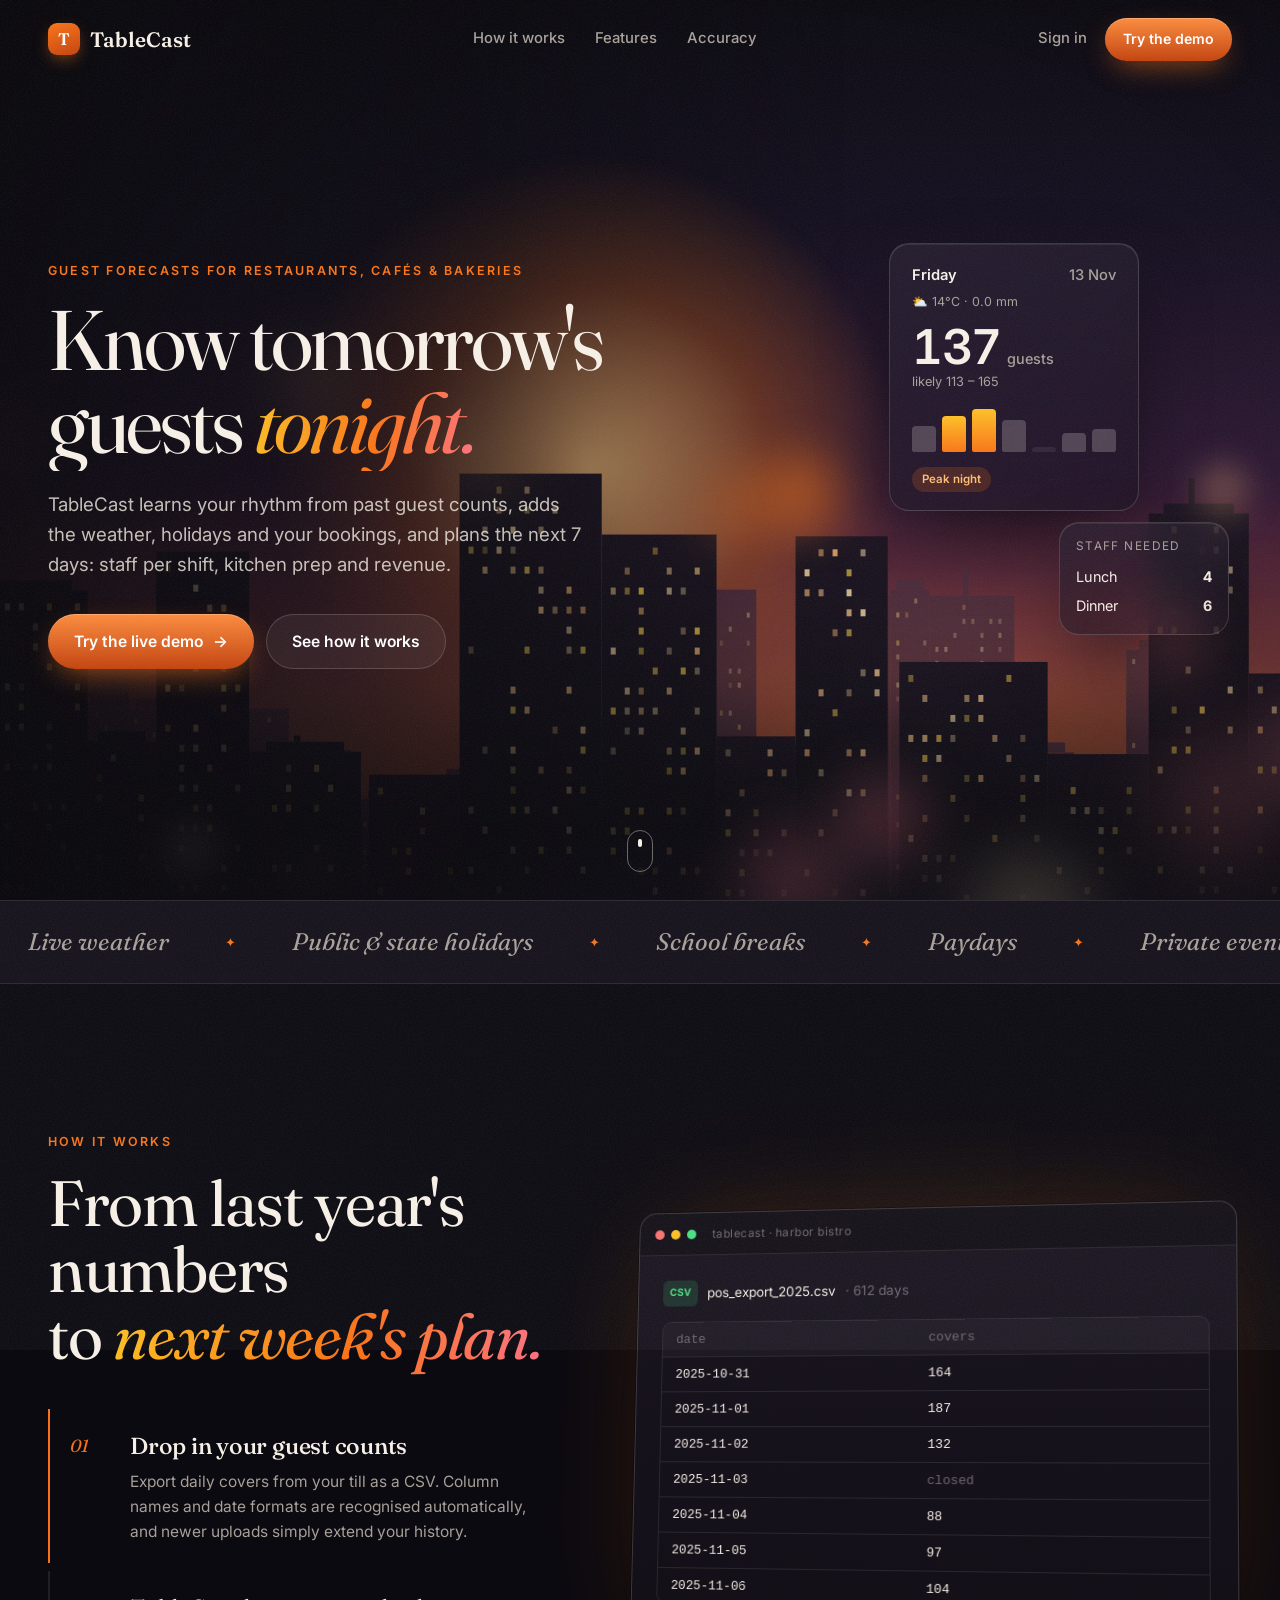
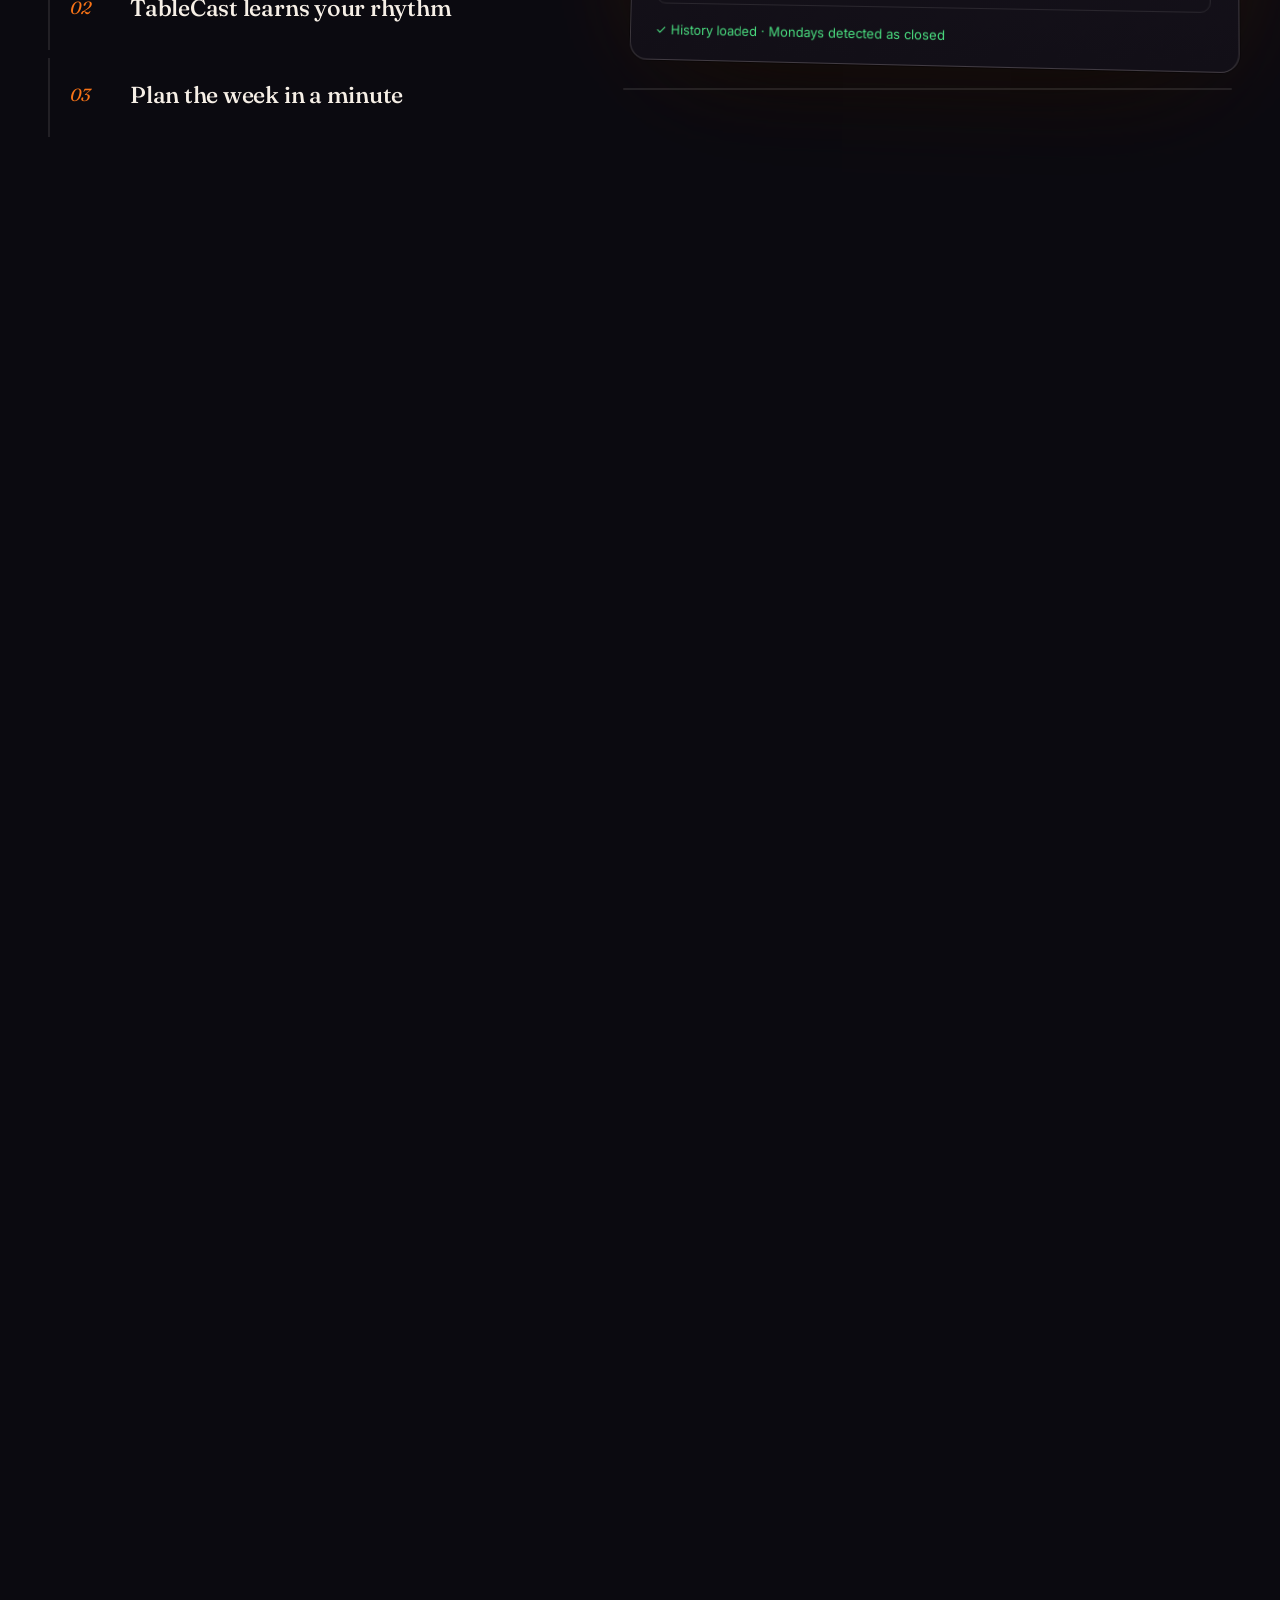
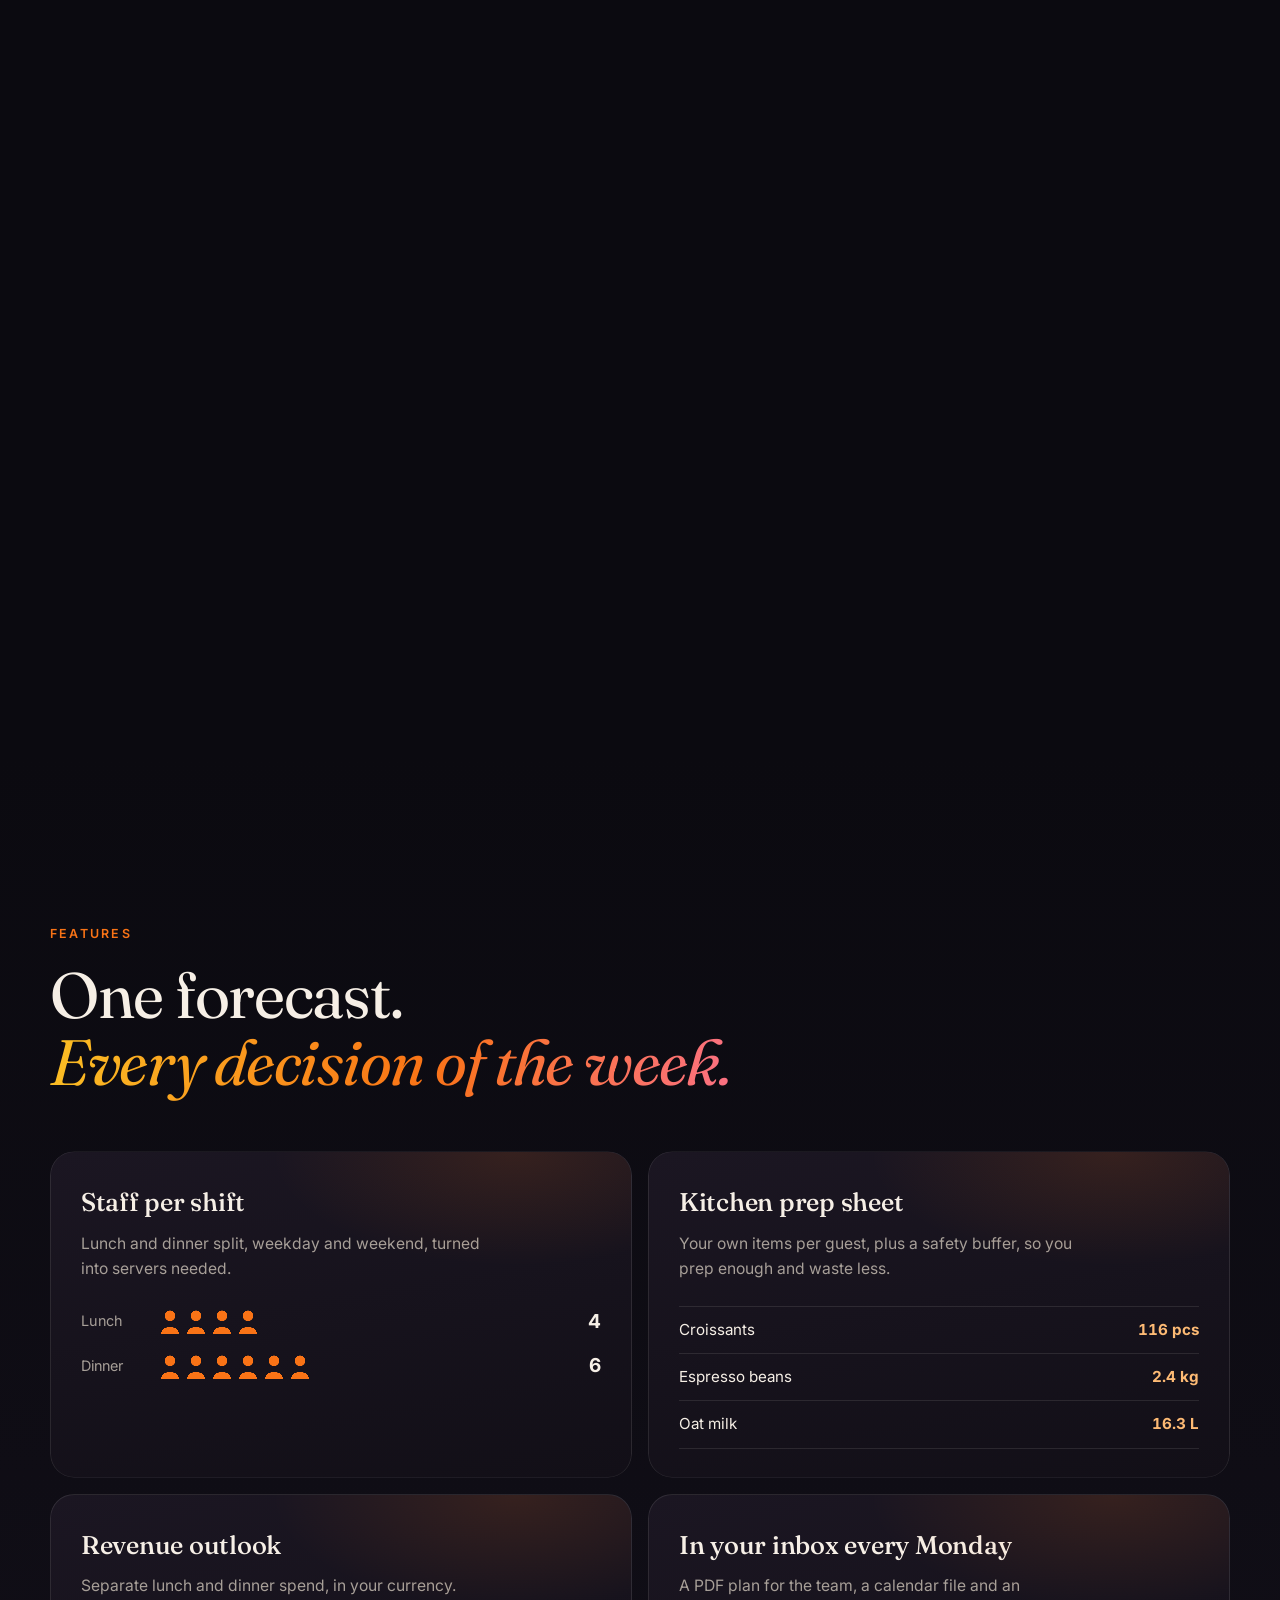
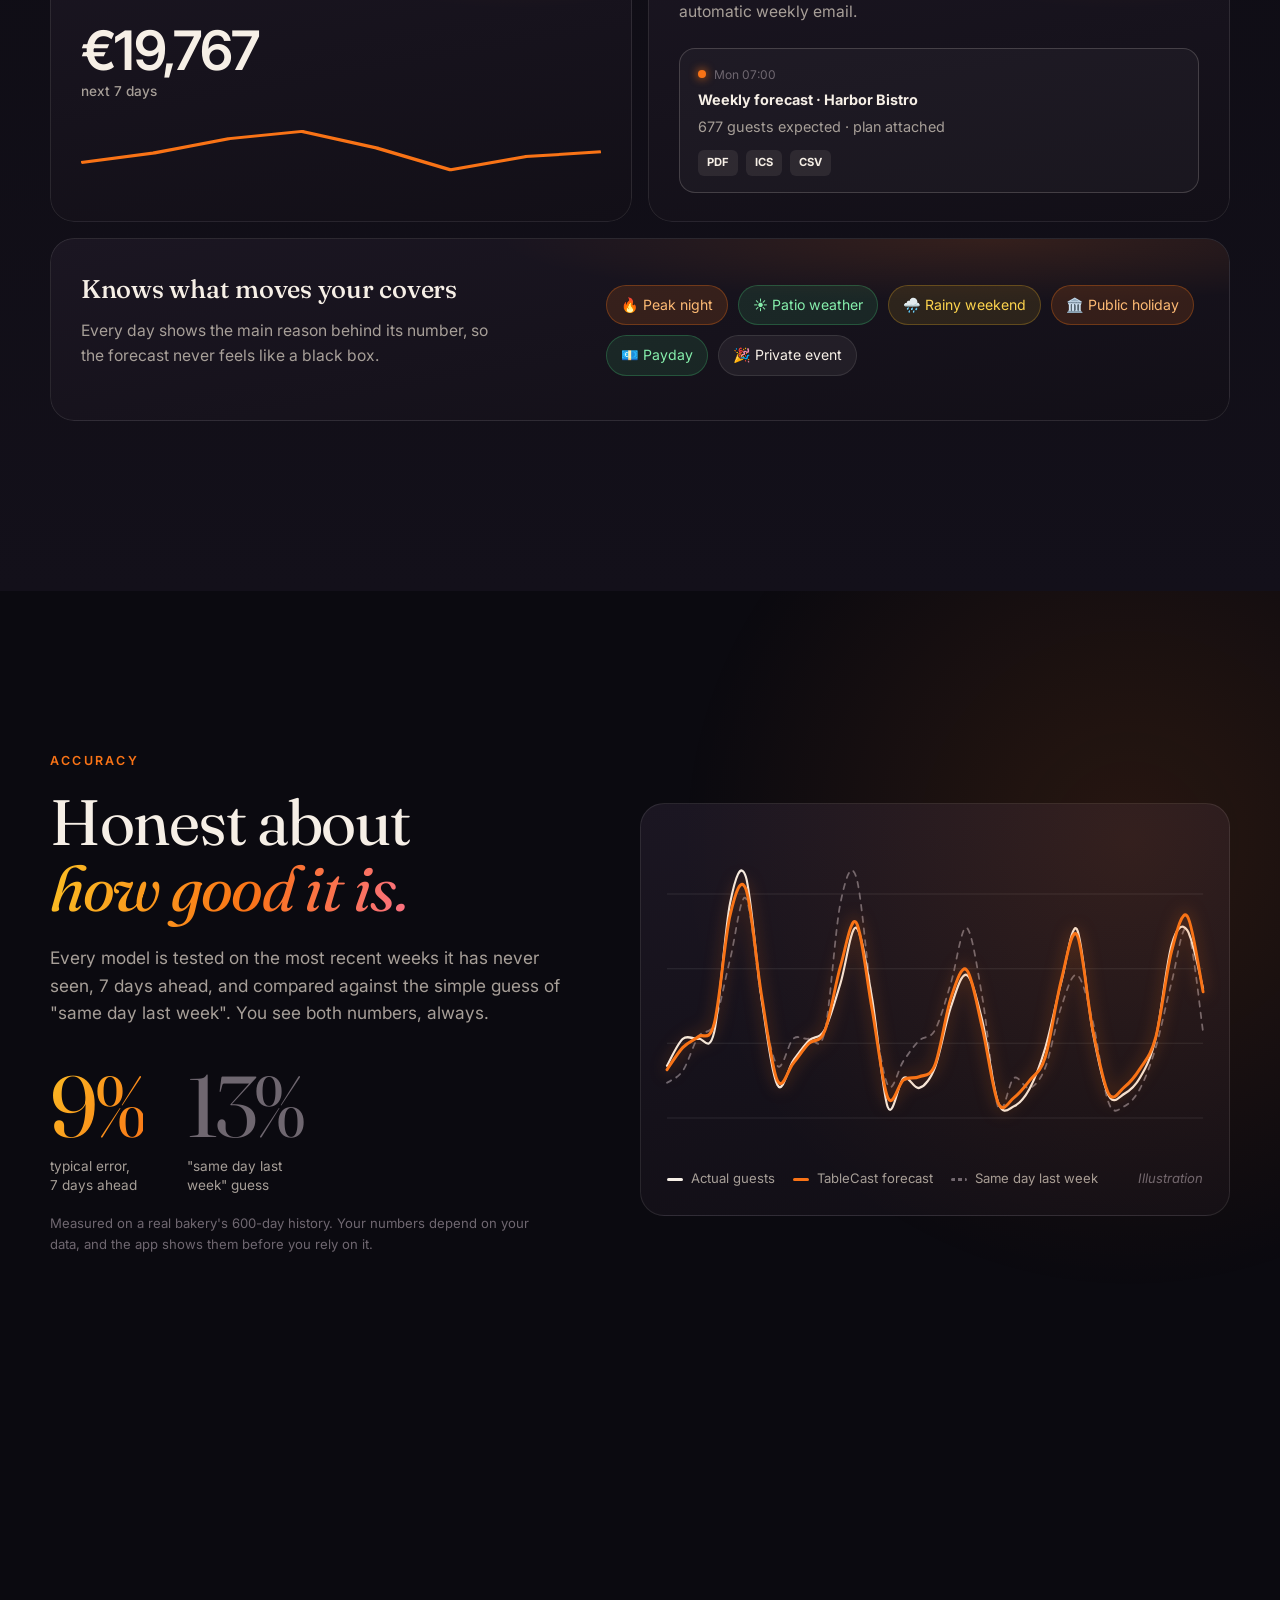
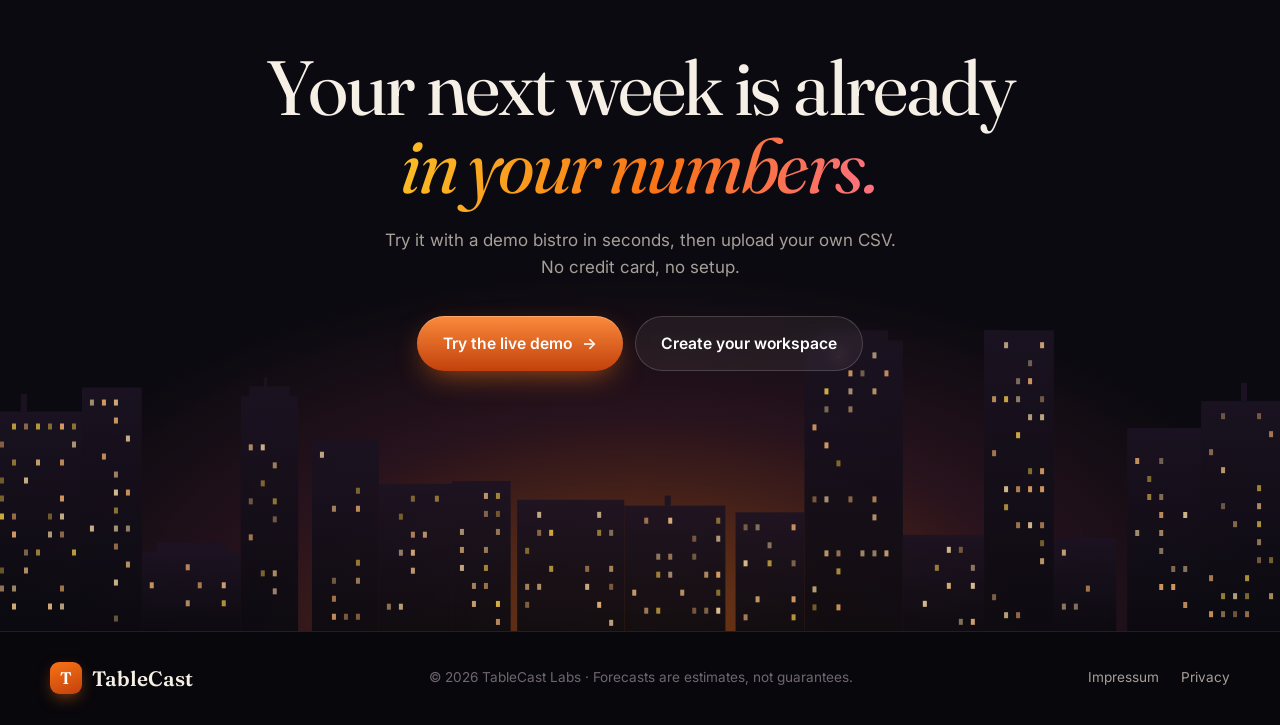
==== website/index.html @ 1b4a536d "Add cinematic landing page (website/) Static marketing site for TableCast, no build step or dependen" ====
<!doctype html>
<html lang="en">
<head>
  <meta charset="utf-8">
  <meta name="viewport" content="width=device-width, initial-scale=1">
  <title>TableCast · Know tomorrow's guests tonight</title>
  <meta name="description" content="TableCast forecasts your restaurant's guests for the next 7 days, with weather, public holidays and your own events built in, and turns it into staffing, kitchen prep and revenue plans.">
  <meta property="og:type" content="website">
  <meta property="og:title" content="TableCast · Know tomorrow's guests tonight">
  <meta property="og:description" content="7-day guest forecasts for restaurants, cafés and bakeries, turned into staffing, prep and revenue plans.">
  <meta name="theme-color" content="#0B0A10">
  <link rel="icon" href="data:image/svg+xml,%3Csvg xmlns='http://www.w3.org/2000/svg' viewBox='0 0 64 64'%3E%3Crect width='64' height='64' rx='16' fill='%23C2410C'/%3E%3Ctext x='32' y='45' font-family='Georgia,serif' font-size='38' font-weight='600' fill='white' text-anchor='middle'%3ET%3C/text%3E%3C/svg%3E">
  <link rel="preconnect" href="https://fonts.googleapis.com">
  <link rel="preconnect" href="https://fonts.gstatic.com" crossorigin>
  <link href="https://fonts.googleapis.com/css2?family=Fraunces:ital,opsz,wght@0,9..144,400;0,9..144,600;1,9..144,400;1,9..144,500&family=Inter:wght@400;500;600&display=swap" rel="stylesheet">
  <link rel="stylesheet" href="assets/css/style.css">
  <noscript><style>
    .intro, .hero-title .intro, .reveal, .mask-reveal, .glass-card { opacity: 1 !important; transform: none !important; filter: none !important; clip-path: none !important; }
    .letterbox { display: none; }
  </style></noscript>
  <script>
    /* Where every "Try the demo" / "Sign in" button points. Change this to your app's address. */
    window.TABLECAST_APP_URL = "https://YOUR-APP-NAME.streamlit.app";
  </script>
</head>
<body>
  <a class="skip" href="#how">Skip to content</a>

  <header class="nav" data-nav>
    <a class="brand" href="#top" aria-label="TableCast home"><span class="brand-mark">T</span><span>TableCast</span></a>
    <nav class="nav-links" aria-label="Main">
      <a href="#how">How it works</a>
      <a href="#features">Features</a>
      <a href="#accuracy">Accuracy</a>
    </nav>
    <div class="nav-cta">
      <a class="nav-signin" data-app-link>Sign in</a>
      <a class="btn btn-small" data-app-link>Try the demo</a>
    </div>
  </header>

  <main id="top">
    <!-- =========================================================== HERO -->
    <section class="hero" data-hero>
      <div class="letterbox letterbox-top" aria-hidden="true"></div>
      <div class="letterbox letterbox-bottom" aria-hidden="true"></div>

      <div class="scene" aria-hidden="true">
        <div class="layer sky" data-depth="0.04"></div>
        <div class="layer sun" data-depth="0.08"></div>
        <canvas class="layer city city-far" data-depth="0.16" data-city="far"></canvas>
        <div class="layer haze haze-far" data-depth="0.2"></div>
        <canvas class="layer city city-near" data-depth="0.3" data-city="near"></canvas>
        <div class="layer haze haze-near" data-depth="0.34"></div>

        <div class="layer cards" data-depth="0.55">
          <div class="glass-card card-main">
            <div class="gc-head"><span>Friday</span><span class="gc-date">13 Nov</span></div>
            <div class="gc-weather">⛅ 14°C · 0.0 mm</div>
            <div class="gc-big"><span data-count="137">137</span><small>guests</small></div>
            <div class="gc-range">likely 113 – 165</div>
            <div class="gc-bars">
              <i style="--h:.58"></i><i style="--h:.8" class="hot"></i><i style="--h:.95" class="hot"></i><i style="--h:.7"></i><i style="--h:.12" class="off"></i><i style="--h:.42"></i><i style="--h:.5"></i>
            </div>
            <span class="gc-tag">Peak night</span>
          </div>
          <div class="glass-card card-side">
            <div class="gc-label">Staff needed</div>
            <div class="gc-row"><span>Lunch</span><b>4</b></div>
            <div class="gc-row"><span>Dinner</span><b>6</b></div>
          </div>
        </div>

        <div class="layer bokeh" data-depth="0.9" data-bokeh></div>
        <div class="vignette"></div>
      </div>

      <div class="hero-copy" data-hero-copy>
        <p class="eyebrow intro" style="--i:0">Guest forecasts for restaurants, cafés &amp; bakeries</p>
        <h1 class="hero-title">
          <span class="line"><span class="intro" style="--i:1">Know tomorrow's</span></span>
          <span class="line"><span class="intro" style="--i:2">guests <em>tonight.</em></span></span>
        </h1>
        <p class="hero-sub intro" style="--i:3">
          TableCast learns your rhythm from past guest counts, adds the weather, holidays and your bookings,
          and plans the next 7 days: staff per shift, kitchen prep and revenue.
        </p>
        <div class="hero-ctas intro" style="--i:4">
          <a class="btn" data-app-link>Try the live demo <span aria-hidden="true">→</span></a>
          <a class="btn btn-ghost" href="#how">See how it works</a>
        </div>
      </div>

      <a class="scroll-cue" href="#ticker" aria-label="Scroll down"><span></span></a>
    </section>

    <!-- =========================================================== TICKER -->
    <section class="ticker" id="ticker" aria-label="What TableCast takes into account">
      <div class="ticker-track">
        <ul>
          <li>Live weather</li><li>Public &amp; state holidays</li><li>School breaks</li><li>Paydays</li>
          <li>Private events</li><li>Regular closing days</li><li>Seasons &amp; trends</li><li>Lunch vs. dinner</li>
        </ul>
        <ul aria-hidden="true">
          <li>Live weather</li><li>Public &amp; state holidays</li><li>School breaks</li><li>Paydays</li>
          <li>Private events</li><li>Regular closing days</li><li>Seasons &amp; trends</li><li>Lunch vs. dinner</li>
        </ul>
      </div>
    </section>

    <!-- =========================================================== HOW IT WORKS -->
    <section class="story" id="how" data-story data-active="0">
      <div class="story-sticky">
        <div class="story-text">
          <p class="eyebrow">How it works</p>
          <h2 class="section-title reveal">From last year's numbers<br>to <em>next week's plan.</em></h2>
          <ol class="story-steps">
            <li data-step="0">
              <span class="num">01</span>
              <div><h3>Drop in your guest counts</h3>
              <p>Export daily covers from your till as a CSV. Column names and date formats are recognised automatically, and newer uploads simply extend your history.</p></div>
            </li>
            <li data-step="1">
              <span class="num">02</span>
              <div><h3>TableCast learns your rhythm</h3>
              <p>Weekdays, seasons, weather, holidays, school breaks, paydays and closing days. Then it tests itself on recent weeks it has never seen.</p></div>
            </li>
            <li data-step="2">
              <span class="num">03</span>
              <div><h3>Plan the week in a minute</h3>
              <p>Guests per day with a realistic range, staff per shift, prep quantities and revenue, as a dashboard, PDF, calendar and weekly email.</p></div>
            </li>
          </ol>
        </div>

        <div class="story-screen" aria-hidden="true">
          <div class="screen">
            <div class="screen-bar"><i></i><i></i><i></i><span>tablecast · harbor bistro</span></div>
            <div class="screen-body">
              <div class="pane pane-csv">
                <div class="csv-file"><span class="csv-icon">CSV</span> pos_export_2025.csv <em>· 612 days</em></div>
                <div class="csv-table">
                  <div class="csv-row csv-head"><span>date</span><span>covers</span></div>
                  <div class="csv-row" style="--r:0"><span>2025-10-31</span><span>164</span></div>
                  <div class="csv-row" style="--r:1"><span>2025-11-01</span><span>187</span></div>
                  <div class="csv-row" style="--r:2"><span>2025-11-02</span><span>132</span></div>
                  <div class="csv-row" style="--r:3"><span>2025-11-03</span><span class="muted">closed</span></div>
                  <div class="csv-row" style="--r:4"><span>2025-11-04</span><span>88</span></div>
                  <div class="csv-row" style="--r:5"><span>2025-11-05</span><span>97</span></div>
                  <div class="csv-row" style="--r:6"><span>2025-11-06</span><span>104</span></div>
                </div>
                <div class="csv-done">✓ History loaded · Mondays detected as closed</div>
              </div>

              <div class="pane pane-learn">
                <svg viewBox="0 0 400 220" class="learn-chart" preserveAspectRatio="none">
                  <path class="grid" d="M0 55H400M0 110H400M0 165H400"/>
                  <path class="wave wave-a" data-wave="a"/>
                  <path class="wave wave-b" data-wave="b"/>
                </svg>
                <div class="signals">
                  <span style="--s:0">☀️ Weather</span><span style="--s:1">🏛️ Holidays</span><span style="--s:2">🎒 School breaks</span>
                  <span style="--s:3">💶 Paydays</span><span style="--s:4">🎉 Events</span><span style="--s:5">🔒 Closures</span>
                </div>
                <div class="learn-score">Tested on unseen weeks · <b>beats "same day last week"</b></div>
              </div>

              <div class="pane pane-plan">
                <div class="plan-days">
                  <div class="pd" style="--d:0"><b>Thu</b><span>100</span><i style="--h:.55"></i></div>
                  <div class="pd hot" style="--d:1"><b>Fri</b><span>137</span><i style="--h:.78"></i></div>
                  <div class="pd hot" style="--d:2"><b>Sat</b><span>162</span><i style="--h:.92"></i></div>
                  <div class="pd" style="--d:3"><b>Sun</b><span>120</span><i style="--h:.68"></i></div>
                  <div class="pd off" style="--d:4"><b>Mon</b><span>–</span><i style="--h:.04"></i></div>
                  <div class="pd" style="--d:5"><b>Tue</b><span>71</span><i style="--h:.4"></i></div>
                  <div class="pd" style="--d:6"><b>Wed</b><span>87</span><i style="--h:.49"></i></div>
                </div>
                <div class="plan-sums">
                  <div><small>Guests</small><b>677</b></div>
                  <div><small>Revenue</small><b>€19.8k</b></div>
                  <div><small>Peak staff</small><b>7</b></div>
                </div>
              </div>
            </div>
          </div>
          <div class="story-progress"><i></i></div>
        </div>
      </div>
    </section>

    <!-- =========================================================== FEATURES -->
    <section class="features" id="features">
      <div class="wrap">
        <p class="eyebrow">Features</p>
        <h2 class="section-title reveal">One forecast.<br><em>Every decision of the week.</em></h2>

        <div class="bento">
          <article class="tile tile-staff mask-reveal">
            <h3>Staff per shift</h3>
            <p>Lunch and dinner split, weekday and weekend, turned into servers needed.</p>
            <div class="staff-viz" aria-hidden="true">
              <div><span>Lunch</span><div class="people" style="--n:4"></div><b>4</b></div>
              <div><span>Dinner</span><div class="people" style="--n:6"></div><b>6</b></div>
            </div>
          </article>

          <article class="tile tile-prep mask-reveal">
            <h3>Kitchen prep sheet</h3>
            <p>Your own items per guest, plus a safety buffer, so you prep enough and waste less.</p>
            <ul class="prep-list" aria-hidden="true">
              <li><span>Croissants</span><b>116 pcs</b></li>
              <li><span>Espresso beans</span><b>2.4 kg</b></li>
              <li><span>Oat milk</span><b>16.3 L</b></li>
            </ul>
          </article>

          <article class="tile tile-rev mask-reveal">
            <h3>Revenue outlook</h3>
            <p>Separate lunch and dinner spend, in your currency.</p>
            <div class="rev-big" aria-hidden="true">€19,767<small>next 7 days</small></div>
            <svg class="spark" viewBox="0 0 200 50" preserveAspectRatio="none" aria-hidden="true"><path pathLength="1" d="M0 38 L28 30 L57 18 L85 12 L114 26 L142 44 L171 33 L200 29"/></svg>
          </article>

          <article class="tile tile-mail mask-reveal">
            <h3>In your inbox every Monday</h3>
            <p>A PDF plan for the team, a calendar file and an automatic weekly email.</p>
            <div class="mail" aria-hidden="true">
              <div class="mail-top"><span class="dot"></span>Mon 07:00</div>
              <b>Weekly forecast · Harbor Bistro</b>
              <span>677 guests expected · plan attached</span>
              <div class="mail-files"><i>PDF</i><i>ICS</i><i>CSV</i></div>
            </div>
          </article>

          <article class="tile tile-wide mask-reveal">
            <div>
              <h3>Knows what moves your covers</h3>
              <p>Every day shows the main reason behind its number, so the forecast never feels like a black box.</p>
            </div>
            <div class="why-tags" aria-hidden="true">
              <span class="t-accent">🔥 Peak night</span><span class="t-good">☀️ Patio weather</span><span class="t-warn">🌧️ Rainy weekend</span>
              <span class="t-accent">🏛️ Public holiday</span><span class="t-good">💶 Payday</span><span>🎉 Private event</span>
            </div>
          </article>
        </div>
      </div>
    </section>

    <!-- =========================================================== ACCURACY -->
    <section class="accuracy" id="accuracy" data-accuracy>
      <div class="wrap accuracy-grid">
        <div>
          <p class="eyebrow">Accuracy</p>
          <h2 class="section-title reveal">Honest about<br><em>how good it is.</em></h2>
          <p class="lead reveal">Every model is tested on the most recent weeks it has never seen, 7 days ahead,
            and compared against the simple guess of "same day last week". You see both numbers, always.</p>
          <div class="stats">
            <div class="stat"><b><span data-countup="10">10</span>%</b><small>typical error,<br>7 days ahead</small></div>
            <div class="stat stat-muted"><b><span data-countup="14">14</span>%</b><small>"same day last<br>week" guess</small></div>
          </div>
          <p class="footnote">Measured on a real bakery's 600-day history. Your numbers depend on your data, and the app shows them before you rely on it.</p>
        </div>
        <figure class="acc-chart" aria-label="Chart: forecast follows actual guests more closely than last week's numbers">
          <svg viewBox="0 0 560 300" preserveAspectRatio="none" data-acc-chart>
            <path class="grid" d="M0 60H560M0 130H560M0 200H560M0 270H560"/>
            <path class="line-base" data-series="baseline"/>
            <path class="line-actual" data-series="actual"/>
            <path class="line-pred" data-series="forecast"/>
          </svg>
          <figcaption>
            <span class="lg lg-actual">Actual guests</span>
            <span class="lg lg-pred">TableCast forecast</span>
            <span class="lg lg-base">Same day last week</span>
            <span class="lg-note">Illustration</span>
          </figcaption>
        </figure>
      </div>
    </section>

    <!-- =========================================================== FINAL CTA -->
    <section class="finale">
      <canvas class="finale-city" data-city="finale" aria-hidden="true"></canvas>
      <div class="finale-glow" aria-hidden="true"></div>
      <div class="wrap finale-inner">
        <h2 class="finale-title reveal">Your next week is already<br><em>in your numbers.</em></h2>
        <p class="reveal">Try it with a demo bistro in seconds, then upload your own CSV. No credit card, no setup.</p>
        <div class="hero-ctas reveal">
          <a class="btn" data-app-link>Try the live demo <span aria-hidden="true">→</span></a>
          <a class="btn btn-ghost" data-app-link>Create your workspace</a>
        </div>
      </div>
    </section>
  </main>

  <footer class="footer">
    <div class="wrap footer-inner">
      <a class="brand" href="#top"><span class="brand-mark">T</span><span>TableCast</span></a>
      <p>© <span data-year></span> TableCast Labs · Forecasts are estimates, not guarantees.</p>
      <nav aria-label="Legal"><a href="impressum.html">Impressum</a><a href="privacy.html">Privacy</a></nav>
    </div>
  </footer>

  <script src="assets/js/main.js" defer></script>
</body>
</html>
---- website/assets/css/style.css ----
/* =========================================================================
   TableCast landing page
   Cinematic dusk palette, layered depth, slow camera-like motion.
   ========================================================================= */
:root {
  --night: #0B0A10;
  --night-2: #13101A;
  --night-3: #1B1622;
  --plum: #2A1530;
  --ember: #F97316;
  --ember-deep: #C2410C;
  --gold: #FBBF24;
  --cream: #F6EFE6;
  --muted: #A79F98;
  --dim: #6F6770;
  --line: rgba(246, 239, 230, 0.10);
  --line-2: rgba(246, 239, 230, 0.18);
  --glass: rgba(28, 22, 34, 0.55);
  --good: #4ADE80;
  --warn: #FBBF24;

  --serif: 'Fraunces', Georgia, 'Times New Roman', serif;
  --sans: 'Inter', system-ui, -apple-system, 'Segoe UI', sans-serif;

  /* Motion: slow-out curves feel like a camera settling, not a UI snapping. */
  --ease-out: cubic-bezier(0.16, 1, 0.3, 1);
  --ease-cine: cubic-bezier(0.77, 0, 0.18, 1);
  --gutter: clamp(16px, 4vw, 48px);
}

*, *::before, *::after { box-sizing: border-box; }
html { scroll-behavior: smooth; -webkit-text-size-adjust: 100%; }
body {
  margin: 0;
  background: var(--night);
  color: var(--cream);
  font-family: var(--sans);
  font-size: 17px;
  line-height: 1.6;
  -webkit-font-smoothing: antialiased;
  overflow-x: hidden;
}
/* Film grain over everything: the single biggest "cinematic" cue. */
body::after {
  content: "";
  position: fixed;
  inset: -50%;
  pointer-events: none;
  z-index: 100;
  opacity: 0.07;
  background-image: url("data:image/svg+xml,%3Csvg xmlns='http://www.w3.org/2000/svg' width='200' height='200'%3E%3Cfilter id='n'%3E%3CfeTurbulence type='fractalNoise' baseFrequency='0.85' numOctaves='3' stitchTiles='stitch'/%3E%3CfeColorMatrix values='0 0 0 0 1 0 0 0 0 1 0 0 0 0 1 0 0 0 0.9 0'/%3E%3C/filter%3E%3Crect width='100%25' height='100%25' filter='url(%23n)'/%3E%3C/svg%3E");
  animation: grain 0.9s steps(6) infinite;
}
@keyframes grain {
  0% { transform: translate(0, 0); } 20% { transform: translate(-3%, 2%); } 40% { transform: translate(2%, -3%); }
  60% { transform: translate(-2%, -1%); } 80% { transform: translate(3%, 3%); } 100% { transform: translate(0, 0); }
}

a { color: inherit; }
img, svg, canvas { display: block; }
h1, h2, h3 { margin: 0; font-weight: 500; }
em { font-style: italic; }
.wrap { width: min(1180px, 100% - 2 * var(--gutter)); margin-inline: auto; }
.skip { position: absolute; left: -999px; top: 8px; z-index: 200; background: var(--cream); color: var(--night); padding: 8px 14px; border-radius: 8px; }
.skip:focus { left: 8px; }
:focus-visible { outline: 2px solid var(--ember); outline-offset: 3px; border-radius: 6px; }

.eyebrow {
  margin: 0 0 18px;
  font-size: 0.78rem;
  font-weight: 600;
  letter-spacing: 0.18em;
  text-transform: uppercase;
  color: var(--ember);
}
.section-title {
  font-family: var(--serif);
  font-weight: 400;
  font-size: clamp(2.2rem, 5vw, 4rem);
  line-height: 1.04;
  letter-spacing: -0.02em;
}
.section-title em, .hero-title em, .finale-title em {
  font-weight: 400;
  background: linear-gradient(100deg, var(--gold), var(--ember) 55%, #FB7185);
  -webkit-background-clip: text;
  background-clip: text;
  color: transparent;
  padding-right: 0.06em;
}
.lead { color: var(--muted); font-size: 1.08rem; max-width: 34rem; }

/* ----------------------------------------------------------------- buttons */
.btn {
  display: inline-flex;
  align-items: center;
  gap: 10px;
  padding: 15px 26px;
  border-radius: 999px;
  background: linear-gradient(180deg, #FB8A3C, var(--ember-deep));
  color: #fff;
  font-weight: 600;
  font-size: 0.98rem;
  text-decoration: none;
  cursor: pointer;
  box-shadow: 0 10px 30px -10px rgba(249, 115, 22, 0.7), inset 0 1px 0 rgba(255, 255, 255, 0.25);
  transition: transform 0.5s var(--ease-out), box-shadow 0.5s var(--ease-out);
}
.btn:hover { transform: translateY(-2px); box-shadow: 0 16px 40px -10px rgba(249, 115, 22, 0.85), inset 0 1px 0 rgba(255, 255, 255, 0.25); }
.btn span { transition: transform 0.5s var(--ease-out); }
.btn:hover span { transform: translateX(4px); }
.btn-ghost {
  background: rgba(246, 239, 230, 0.06);
  box-shadow: inset 0 0 0 1px var(--line-2);
  backdrop-filter: blur(8px);
}
.btn-ghost:hover { background: rgba(246, 239, 230, 0.12); box-shadow: inset 0 0 0 1px rgba(246, 239, 230, 0.35); }
.btn-small { padding: 10px 18px; font-size: 0.88rem; }

/* ----------------------------------------------------------------- nav */
.nav {
  position: fixed;
  inset: 0 0 auto;
  z-index: 50;
  display: flex;
  align-items: center;
  justify-content: space-between;
  gap: 16px;
  padding: 18px var(--gutter);
  transition: background 0.6s ease, padding 0.6s var(--ease-out), border-color 0.6s ease;
  border-bottom: 1px solid transparent;
}
.nav.is-scrolled {
  padding-block: 12px;
  background: rgba(11, 10, 16, 0.72);
  backdrop-filter: blur(14px) saturate(1.3);
  border-bottom-color: var(--line);
}
.brand { display: inline-flex; align-items: center; gap: 10px; text-decoration: none; font-family: var(--serif); font-size: 1.3rem; font-weight: 600; }
.brand-mark {
  display: grid;
  place-items: center;
  width: 32px;
  height: 32px;
  border-radius: 9px;
  background: linear-gradient(160deg, var(--ember), var(--ember-deep));
  color: #fff;
  font-size: 1.05rem;
  box-shadow: 0 6px 18px -6px rgba(249, 115, 22, 0.8);
}
.nav-links { display: flex; gap: 30px; }
.nav-links a, .nav-signin { color: var(--muted); text-decoration: none; font-size: 0.93rem; font-weight: 500; transition: color 0.3s; }
.nav-links a:hover, .nav-signin:hover { color: var(--cream); }
.nav-cta { display: flex; align-items: center; gap: 18px; }
.nav-signin { cursor: pointer; }

/* ----------------------------------------------------------------- hero */
.hero {
  position: relative;
  height: 100vh;
  height: 100svh;
  min-height: 640px;
  overflow: hidden;
  isolation: isolate;
  --p: 0; --mx: 0; --my: 0;
}
.scene { position: absolute; inset: 0; z-index: -1; }
.layer {
  position: absolute;
  inset: -6%;
  width: 112%;
  height: 112%;
  will-change: transform;
  transform:
    translate3d(calc(var(--mx) * var(--d, 0) * -28px), calc(var(--p) * var(--d, 0) * 220px + var(--my) * var(--d, 0) * -16px), 0)
    scale(calc(1 + var(--p) * var(--d, 0) * 0.7));
}
.sky {
  background:
    radial-gradient(120% 70% at 70% 100%, rgba(249, 115, 22, 0.55), transparent 55%),
    linear-gradient(180deg, #07060B 0%, #120D1D 28%, #2A1530 52%, #5B2234 70%, #A4462A 86%, #E0793A 100%);
}
.sun {
  background: radial-gradient(closest-side, rgba(255, 196, 120, 0.9), rgba(249, 115, 22, 0.35) 40%, transparent 70%);
  inset: auto; width: 70vmax; height: 70vmax; left: 46%; top: 52%;
  filter: blur(6px);
  animation: sun-breathe 9s ease-in-out infinite;
  translate: -50% -50%;
}
@keyframes sun-breathe { 50% { opacity: 0.8; scale: 1.06; } }
.city { inset: auto -6% -6% -6%; height: 70%; width: 112%; }
.city-near { height: 62%; }
.haze { pointer-events: none; }
.haze-far { background: linear-gradient(180deg, transparent 55%, rgba(164, 70, 42, 0.35) 72%, transparent 92%); mix-blend-mode: screen; }
.haze-near { background: linear-gradient(180deg, transparent 58%, rgba(11, 10, 16, 0.25) 74%, rgba(11, 10, 16, 0.7) 88%, var(--night-2) 98%); }
.bokeh { overflow: hidden; }
.bokeh span {
  position: absolute;
  border-radius: 50%;
  background: radial-gradient(circle, var(--c) 0%, transparent 70%);
  filter: blur(var(--b));
  opacity: var(--o);
  mix-blend-mode: screen;
  animation: drift var(--t) ease-in-out infinite alternate;
}
@keyframes drift { to { transform: translate3d(var(--dx), var(--dy), 0); } }
.vignette {
  position: absolute;
  inset: 0;
  background:
    radial-gradient(120% 90% at 50% 40%, transparent 45%, rgba(5, 4, 8, 0.75) 100%),
    linear-gradient(90deg, rgba(7, 6, 11, 0.9) 0%, rgba(7, 6, 11, 0.55) 38%, transparent 66%);
}

/* Floating glass cards = the product, sitting in the scene's mid-ground. */
.cards { inset: 0; width: 100%; height: 100%; pointer-events: none; }
.glass-card {
  position: absolute;
  background: linear-gradient(160deg, rgba(40, 32, 48, 0.72), rgba(20, 16, 26, 0.6));
  border: 1px solid rgba(246, 239, 230, 0.16);
  border-radius: 20px;
  backdrop-filter: blur(16px) saturate(1.4);
  box-shadow: 0 30px 80px -20px rgba(0, 0, 0, 0.7), inset 0 1px 0 rgba(255, 255, 255, 0.08);
  opacity: 0;
  transform: translateY(40px) rotateX(12deg);
  transition: opacity 1.6s var(--ease-out), transform 1.8s var(--ease-out);
}
.is-loaded .glass-card { opacity: 1; transform: none; }
.card-main { right: 11%; top: 27%; width: 250px; padding: 20px 22px 18px; transition-delay: 1.2s; animation: float 7s ease-in-out 3s infinite; }
.card-side { right: 4%; top: 58%; width: 170px; padding: 14px 16px; transition-delay: 1.5s; animation: float 8s ease-in-out 3.5s infinite reverse; }
@keyframes float { 50% { translate: 0 -10px; } }
.gc-head { display: flex; justify-content: space-between; font-weight: 600; font-size: 0.92rem; }
.gc-date { color: var(--muted); font-weight: 500; }
.gc-weather { color: var(--muted); font-size: 0.78rem; margin-top: 4px; }
.gc-big { font-size: 3rem; font-weight: 600; letter-spacing: -0.03em; line-height: 1.05; margin-top: 10px; font-variant-numeric: tabular-nums; }
.gc-big small { font-size: 0.9rem; font-weight: 500; color: var(--muted); margin-left: 6px; letter-spacing: 0; }
.gc-range { color: var(--muted); font-size: 0.8rem; }
.gc-bars { display: flex; align-items: flex-end; gap: 6px; height: 46px; margin: 14px 0 12px; }
.gc-bars i { flex: 1; height: calc(var(--h) * 100%); border-radius: 4px 4px 2px 2px; background: rgba(246, 239, 230, 0.22); }
.gc-bars i.hot { background: linear-gradient(180deg, var(--gold), var(--ember)); }
.gc-bars i.off { background: rgba(246, 239, 230, 0.08); }
.gc-tag { display: inline-block; font-size: 0.72rem; font-weight: 600; padding: 3px 10px; border-radius: 99px; background: rgba(249, 115, 22, 0.18); color: #FDBA74; }
.gc-label { font-size: 0.74rem; color: var(--muted); text-transform: uppercase; letter-spacing: 0.12em; margin-bottom: 6px; }
.gc-row { display: flex; justify-content: space-between; font-size: 0.9rem; padding: 3px 0; }
.gc-row b { font-variant-numeric: tabular-nums; }

/* Hero copy + intro choreography */
.hero-copy {
  position: relative;
  height: 100%;
  display: flex;
  flex-direction: column;
  justify-content: center;
  padding: 90px var(--gutter) 60px;
  max-width: 920px;
  opacity: calc(1 - var(--p) * 1.7);
  transform: translateY(calc(var(--p) * -90px));
}
.hero-title {
  font-family: var(--serif);
  font-weight: 400;
  font-size: clamp(2.9rem, 6.6vw, 6.2rem);
  line-height: 0.98;
  letter-spacing: -0.035em;
  margin-bottom: 26px;
}
.hero-title .line { display: block; overflow: hidden; padding-bottom: 0.08em; margin-bottom: -0.08em; }
.hero-title .line > span { display: inline-block; }
.hero-sub { color: rgba(246, 239, 230, 0.78); font-size: clamp(1rem, 1.6vw, 1.17rem); max-width: 34rem; margin: 0 0 34px; }
.hero-ctas { display: flex; flex-wrap: wrap; gap: 12px; }

.intro { opacity: 0; transform: translateY(26px); filter: blur(6px); }
.hero-title .intro { opacity: 1; filter: none; transform: translateY(110%); }
.is-loaded .intro {
  opacity: 1;
  transform: none;
  filter: none;
  transition: opacity 1.2s var(--ease-out), transform 1.4s var(--ease-out), filter 1.2s var(--ease-out);
  transition-delay: calc(0.55s + var(--i) * 0.14s);
}

/* Letterbox bars retract like a film opening. */
.letterbox { position: absolute; left: 0; right: 0; height: 13vh; background: #000; z-index: 5; transition: transform 1.6s var(--ease-cine) 0.25s; }
.letterbox-top { top: 0; }
.letterbox-bottom { bottom: 0; }
.is-loaded .letterbox-top { transform: translateY(-100%); }
.is-loaded .letterbox-bottom { transform: translateY(100%); }

.scroll-cue {
  position: absolute;
  left: 50%;
  bottom: 28px;
  translate: -50% 0;
  width: 26px;
  height: 42px;
  border-radius: 14px;
  border: 1.5px solid rgba(246, 239, 230, 0.4);
  opacity: calc(1 - var(--p) * 4);
}
.scroll-cue span { position: absolute; left: 50%; top: 8px; width: 4px; height: 8px; margin-left: -2px; border-radius: 2px; background: var(--cream); animation: cue 2s var(--ease-out) infinite; }
@keyframes cue { 0% { opacity: 0; transform: translateY(-4px); } 30% { opacity: 1; } 100% { opacity: 0; transform: translateY(14px); } }

/* ----------------------------------------------------------------- ticker */
.ticker { border-block: 1px solid var(--line); background: var(--night-2); overflow: hidden; padding: 22px 0; }
.ticker-track { display: flex; width: max-content; animation: marquee 38s linear infinite; }
.ticker ul { display: flex; gap: 56px; padding: 0 28px; margin: 0; list-style: none; }
.ticker li { font-family: var(--serif); font-size: 1.5rem; font-style: italic; color: var(--muted); white-space: nowrap; display: flex; align-items: center; gap: 56px; }
.ticker li::after { content: "✦"; font-style: normal; font-size: 0.8rem; color: var(--ember); }
@keyframes marquee { to { transform: translateX(-50%); } }

/* ----------------------------------------------------------------- story (pinned) */
.story { position: relative; height: 330vh; background: var(--night); --sp: 0; }
.story-sticky {
  position: sticky;
  top: 0;
  height: 100vh;
  display: grid;
  grid-template-columns: minmax(0, 0.9fr) minmax(0, 1.1fr);
  align-items: center;
  gap: clamp(32px, 6vw, 96px);
  width: min(1240px, 100% - 2 * var(--gutter));
  margin-inline: auto;
}
.story-text .section-title { margin-bottom: 40px; }
.story-steps { list-style: none; margin: 0; padding: 0; display: grid; gap: 8px; }
.story-steps li {
  display: grid;
  grid-template-columns: 52px 1fr;
  gap: 8px;
  padding: 18px 0 18px 20px;
  border-left: 2px solid var(--line);
  opacity: 0.38;
  transition: opacity 0.8s var(--ease-out), border-color 0.8s var(--ease-out);
}
.story-steps h3 { font-family: var(--serif); font-size: 1.45rem; letter-spacing: -0.01em; }
.story-steps p { margin: 6px 0 0; color: var(--muted); font-size: 0.97rem; max-height: 0; overflow: hidden; opacity: 0; transition: max-height 0.9s var(--ease-out), opacity 0.9s var(--ease-out); }
.story-steps .num { font-family: var(--serif); font-style: italic; color: var(--ember); font-size: 1.1rem; padding-top: 5px; }
.story[data-active="0"] [data-step="0"], .story[data-active="1"] [data-step="1"], .story[data-active="2"] [data-step="2"] { opacity: 1; border-left-color: var(--ember); }
.story[data-active="0"] [data-step="0"] p, .story[data-active="1"] [data-step="1"] p, .story[data-active="2"] [data-step="2"] p { max-height: 9em; opacity: 1; }

.story-screen { position: relative; perspective: 1400px; }
.screen {
  position: relative;
  border-radius: 18px;
  background: linear-gradient(180deg, #1A1520, #120F17);
  border: 1px solid var(--line-2);
  box-shadow: 0 50px 120px -40px rgba(0, 0, 0, 0.8), 0 0 0 1px rgba(0, 0, 0, 0.4), 0 0 120px -40px rgba(249, 115, 22, 0.35);
  overflow: hidden;
  transform: rotateY(calc(-8deg + var(--sp) * 10deg)) rotateX(calc(4deg - var(--sp) * 4deg));
  transform-style: preserve-3d;
  transition: transform 0.3s linear;
}
.screen-bar { display: flex; align-items: center; gap: 7px; padding: 12px 16px; border-bottom: 1px solid var(--line); background: rgba(0, 0, 0, 0.25); }
.screen-bar i { width: 10px; height: 10px; border-radius: 50%; background: #3A3340; }
.screen-bar i:first-child { background: #F87171; } .screen-bar i:nth-child(2) { background: #FBBF24; } .screen-bar i:nth-child(3) { background: #4ADE80; }
.screen-bar span { margin-left: 10px; font-size: 0.75rem; color: var(--dim); letter-spacing: 0.04em; }
.screen-body { position: relative; height: clamp(320px, 46vh, 420px); }
.pane {
  position: absolute;
  inset: 0;
  padding: 26px;
  opacity: 0;
  clip-path: inset(0 0 100% 0);
  transition: opacity 0.7s var(--ease-out), clip-path 1s var(--ease-cine);
}
.story[data-active="0"] .pane-csv, .story[data-active="1"] .pane-learn, .story[data-active="2"] .pane-plan { opacity: 1; clip-path: inset(0 0 0 0); }

.csv-file { display: flex; align-items: center; gap: 10px; font-size: 0.85rem; margin-bottom: 16px; }
.csv-file em { color: var(--dim); font-style: normal; }
.csv-icon { font-size: 0.65rem; font-weight: 700; padding: 5px 7px; border-radius: 6px; background: rgba(74, 222, 128, 0.15); color: var(--good); }
.csv-table { font-family: ui-monospace, 'SF Mono', Consolas, monospace; font-size: 0.82rem; border: 1px solid var(--line); border-radius: 10px; overflow: hidden; }
.csv-row { display: grid; grid-template-columns: 1fr 1fr; padding: 7px 14px; border-top: 1px solid var(--line); opacity: 0; transform: translateX(-12px); transition: opacity 0.6s var(--ease-out), transform 0.6s var(--ease-out); transition-delay: calc(0.25s + var(--r, 0) * 0.08s); }
.csv-head { border-top: 0; color: var(--dim); background: rgba(255, 255, 255, 0.03); opacity: 1; transform: none; }
.csv-row .muted { color: var(--dim); }
.story[data-active="0"] .csv-row { opacity: 1; transform: none; }
.csv-done { margin-top: 16px; font-size: 0.82rem; color: var(--good); opacity: 0; transition: opacity 0.6s ease 1s; }
.story[data-active="0"] .csv-done { opacity: 1; }

.learn-chart { width: 100%; height: 58%; }
.learn-chart .grid { stroke: var(--line); stroke-width: 1; fill: none; }
/* Lines that "draw themselves" use pathLength="1", so dash 1 = the whole line. */
.wave { fill: none; stroke-width: 2.5; stroke-linecap: round; stroke-dasharray: 1; stroke-dashoffset: 1; transition: stroke-dashoffset 2.2s var(--ease-out) 0.2s; }
.wave-a { stroke: var(--ember); }
.wave-b { stroke: rgba(246, 239, 230, 0.45); transition-delay: 0.5s; }
.story[data-active="1"] .wave { stroke-dashoffset: 0; }
.signals { display: flex; flex-wrap: wrap; gap: 8px; margin-top: 10px; }
.signals span { font-size: 0.78rem; padding: 5px 11px; border-radius: 99px; background: rgba(246, 239, 230, 0.06); border: 1px solid var(--line); opacity: 0; transform: scale(0.85); transition: opacity 0.5s var(--ease-out), transform 0.6s var(--ease-out); transition-delay: calc(0.6s + var(--s) * 0.1s); }
.story[data-active="1"] .signals span { opacity: 1; transform: none; }
.learn-score { margin-top: 14px; font-size: 0.82rem; color: var(--muted); }
.learn-score b { color: var(--good); font-weight: 600; }

.plan-days { display: grid; grid-template-columns: repeat(7, 1fr); gap: 8px; height: 66%; }
.pd { position: relative; display: flex; flex-direction: column; justify-content: flex-end; gap: 4px; padding: 10px 8px; border-radius: 12px; background: rgba(246, 239, 230, 0.04); border: 1px solid var(--line); overflow: hidden; opacity: 0; transform: translateY(18px); transition: opacity 0.7s var(--ease-out), transform 0.8s var(--ease-out); transition-delay: calc(0.2s + var(--d) * 0.07s); }
.pd b { font-size: 0.72rem; color: var(--muted); font-weight: 600; position: relative; z-index: 1; }
.pd span { font-size: 1.15rem; font-weight: 600; position: relative; z-index: 1; font-variant-numeric: tabular-nums; }
.pd i { position: absolute; left: 0; right: 0; bottom: 0; height: 0; background: linear-gradient(180deg, rgba(246, 239, 230, 0.16), rgba(246, 239, 230, 0.04)); transition: height 1.2s var(--ease-out); transition-delay: calc(0.5s + var(--d) * 0.07s); }
.pd.hot i { background: linear-gradient(180deg, rgba(249, 115, 22, 0.55), rgba(249, 115, 22, 0.08)); }
.pd.off { border-style: dashed; }
.pd.off span { color: var(--dim); }
.story[data-active="2"] .pd { opacity: 1; transform: none; }
.story[data-active="2"] .pd i { height: calc(var(--h) * 100%); }
.plan-sums { display: grid; grid-template-columns: repeat(3, 1fr); gap: 10px; margin-top: 14px; }
.plan-sums div { padding: 10px 12px; border-radius: 12px; border: 1px solid var(--line); background: rgba(246, 239, 230, 0.03); }
.plan-sums small { display: block; color: var(--dim); font-size: 0.72rem; }
.plan-sums b { font-size: 1.15rem; font-variant-numeric: tabular-nums; }

.story-progress { position: absolute; left: 0; right: 0; bottom: -26px; height: 2px; background: var(--line); border-radius: 2px; overflow: hidden; }
.story-progress i { display: block; height: 100%; width: 100%; background: linear-gradient(90deg, var(--gold), var(--ember)); transform-origin: left; transform: scaleX(var(--sp)); }

/* ----------------------------------------------------------------- features */
.features { padding: clamp(90px, 14vw, 170px) 0; background: linear-gradient(180deg, var(--night), var(--night-2)); }
.features .section-title { margin-bottom: 56px; }
.bento { display: grid; grid-template-columns: repeat(6, 1fr); gap: 16px; }
.tile {
  position: relative;
  grid-column: span 3;
  padding: 30px 30px 28px;
  border-radius: 24px;
  background: linear-gradient(170deg, var(--night-3), #120F17);
  border: 1px solid var(--line);
  overflow: hidden;
  min-height: 300px;
}
.tile::before {
  content: "";
  position: absolute;
  inset: 0;
  background: radial-gradient(60% 50% at var(--gx, 80%) var(--gy, 0%), rgba(249, 115, 22, 0.13), transparent 70%);
  pointer-events: none;
  transition: background 0.2s;
}
.tile-staff, .tile-prep { grid-column: span 3; }
.tile-rev, .tile-mail { grid-column: span 3; }
.tile-wide { grid-column: span 6; display: grid; grid-template-columns: 1fr 1.2fr; gap: 30px; align-items: center; min-height: 0; }
.tile h3 { font-family: var(--serif); font-size: 1.6rem; letter-spacing: -0.01em; }
.tile p { color: var(--muted); margin: 8px 0 24px; max-width: 26rem; font-size: 0.98rem; }

.staff-viz { display: grid; gap: 14px; }
.staff-viz > div { display: grid; grid-template-columns: 64px 1fr 30px; align-items: center; gap: 12px; font-size: 0.9rem; color: var(--muted); }
.staff-viz b { color: var(--cream); font-size: 1.2rem; text-align: right; }
.people { height: 26px; background-image: radial-gradient(circle at 50% 30%, var(--ember) 0 5px, transparent 5.5px), radial-gradient(ellipse 9px 7px at 50% 100%, var(--ember) 0 100%, transparent 101%); background-size: 26px 26px; background-repeat: repeat-x; width: 0; transition: width 1.4s var(--ease-out) 0.5s; }
.is-in .people { width: calc(var(--n) * 26px); }

.prep-list { list-style: none; margin: 0; padding: 0; border-top: 1px solid var(--line); }
.prep-list li { display: flex; justify-content: space-between; padding: 11px 0; border-bottom: 1px solid var(--line); font-size: 0.95rem; }
.prep-list b { font-variant-numeric: tabular-nums; color: #FDBA74; }

.rev-big { font-size: clamp(2.4rem, 4.6vw, 3.4rem); font-weight: 600; letter-spacing: -0.03em; line-height: 1; }
.rev-big small { display: block; font-size: 0.85rem; color: var(--muted); font-weight: 500; letter-spacing: 0; margin-top: 8px; }
.spark { width: 100%; height: 60px; margin-top: 18px; }
.spark path { fill: none; stroke: var(--ember); stroke-width: 2.5; stroke-linejoin: round; stroke-dasharray: 1; stroke-dashoffset: 1; transition: stroke-dashoffset 2s var(--ease-out) 0.6s; }
.is-in .spark path { stroke-dashoffset: 0; }

.mail { border: 1px solid var(--line-2); border-radius: 16px; padding: 16px 18px; background: rgba(246, 239, 230, 0.03); display: grid; gap: 4px; font-size: 0.9rem; }
.mail span { color: var(--muted); }
.mail-top { display: flex; align-items: center; gap: 8px; font-size: 0.75rem; color: var(--dim); }
.mail-top .dot { width: 8px; height: 8px; border-radius: 50%; background: var(--ember); box-shadow: 0 0 10px var(--ember); }
.mail-files { display: flex; gap: 8px; margin-top: 8px; }
.mail-files i { font-style: normal; font-size: 0.7rem; font-weight: 700; padding: 4px 9px; border-radius: 6px; background: rgba(246, 239, 230, 0.08); color: var(--cream); }

.why-tags { display: flex; flex-wrap: wrap; gap: 10px; }
.why-tags span { font-size: 0.88rem; padding: 8px 14px; border-radius: 99px; background: rgba(246, 239, 230, 0.06); border: 1px solid var(--line); }
.why-tags .t-accent { background: rgba(249, 115, 22, 0.14); color: #FDBA74; border-color: rgba(249, 115, 22, 0.3); }
.why-tags .t-good { background: rgba(74, 222, 128, 0.1); color: #86EFAC; border-color: rgba(74, 222, 128, 0.25); }
.why-tags .t-warn { background: rgba(251, 191, 36, 0.1); color: #FCD34D; border-color: rgba(251, 191, 36, 0.25); }

/* ----------------------------------------------------------------- accuracy */
.accuracy { padding: clamp(90px, 13vw, 160px) 0; position: relative; overflow: hidden; }
.accuracy::before { content: ""; position: absolute; width: 900px; height: 900px; right: -300px; top: -200px; background: radial-gradient(closest-side, rgba(249, 115, 22, 0.12), transparent); pointer-events: none; }
.accuracy-grid { display: grid; grid-template-columns: 1fr 1.15fr; gap: clamp(40px, 6vw, 90px); align-items: center; }
.accuracy .section-title { margin-bottom: 22px; }
.stats { display: flex; gap: 44px; margin: 36px 0 18px; }
.stat b { font-family: var(--serif); font-weight: 400; font-size: clamp(3.4rem, 7vw, 5.4rem); line-height: 1; letter-spacing: -0.04em; background: linear-gradient(120deg, var(--gold), var(--ember)); -webkit-background-clip: text; background-clip: text; color: transparent; }
.stat-muted b { background: none; color: var(--dim); }
.stat small { display: block; color: var(--muted); font-size: 0.85rem; margin-top: 8px; line-height: 1.4; }
.footnote { color: var(--dim); font-size: 0.82rem; max-width: 30rem; }
.acc-chart { margin: 0; padding: 26px; border-radius: 24px; border: 1px solid var(--line); background: linear-gradient(170deg, var(--night-3), #110E15); }
.acc-chart svg { width: 100%; height: clamp(220px, 30vw, 320px); overflow: visible; }
.acc-chart .grid { stroke: var(--line); fill: none; }
.acc-chart path[data-series] { fill: none; stroke-linecap: round; stroke-linejoin: round; }
.line-actual, .line-pred { stroke-dasharray: 1; stroke-dashoffset: 1; transition: stroke-dashoffset 2.6s var(--ease-out); }
.line-actual { stroke: var(--cream); stroke-width: 2.2; }
.line-pred { stroke: var(--ember); stroke-width: 3; filter: drop-shadow(0 0 8px rgba(249, 115, 22, 0.55)); transition-delay: 0.6s; }
.line-base { stroke: var(--dim); stroke-width: 1.8; stroke-dasharray: 5 6; opacity: 0; transition: opacity 1.6s ease 1.4s; }
.accuracy.is-in .line-actual, .accuracy.is-in .line-pred { stroke-dashoffset: 0; }
.accuracy.is-in .line-base { opacity: 1; }
.lg-note { margin-left: auto; color: var(--dim); font-style: italic; }
.acc-chart figcaption { display: flex; flex-wrap: wrap; gap: 18px; margin-top: 18px; font-size: 0.82rem; color: var(--muted); }
.lg::before { content: ""; display: inline-block; width: 16px; height: 3px; border-radius: 2px; margin-right: 8px; vertical-align: middle; }
.lg-actual::before { background: var(--cream); }
.lg-pred::before { background: var(--ember); }
.lg-base::before { background: repeating-linear-gradient(90deg, var(--dim) 0 4px, transparent 4px 7px); }

/* ----------------------------------------------------------------- finale */
.finale { position: relative; padding: clamp(120px, 18vw, 220px) 0 clamp(160px, 22vw, 260px); overflow: hidden; text-align: center; isolation: isolate; }
.finale-city { position: absolute; left: 0; right: 0; bottom: 0; width: 100%; height: 44%; z-index: -1; opacity: 0.9; }
.finale-glow { position: absolute; inset: 0; z-index: -2; background: radial-gradient(70% 60% at 50% 100%, rgba(249, 115, 22, 0.45), rgba(91, 34, 52, 0.35) 45%, transparent 75%), var(--night); }
.finale-title { font-family: var(--serif); font-weight: 400; font-size: clamp(2.4rem, 6vw, 5rem); line-height: 1.02; letter-spacing: -0.03em; margin-bottom: 22px; }
.finale-inner p { color: var(--muted); max-width: 32rem; margin: 0 auto 34px; }
.finale .hero-ctas { justify-content: center; }

/* ----------------------------------------------------------------- footer */
.footer { border-top: 1px solid var(--line); padding: 30px 0; background: #08070C; }
.footer-inner { display: flex; flex-wrap: wrap; align-items: center; justify-content: space-between; gap: 16px; }
.footer p { margin: 0; color: var(--dim); font-size: 0.85rem; }
.footer nav { display: flex; gap: 22px; }
.footer nav a { color: var(--muted); text-decoration: none; font-size: 0.85rem; }
.footer nav a:hover { color: var(--cream); }

/* ----------------------------------------------------------------- scroll reveals */
.reveal { opacity: 0; transform: translateY(34px); filter: blur(8px); transition: opacity 1.2s var(--ease-out), transform 1.3s var(--ease-out), filter 1.2s var(--ease-out); }
.reveal.is-in { opacity: 1; transform: none; filter: none; }
.mask-reveal { clip-path: inset(18% 0 0 0 round 24px); opacity: 0; transform: translateY(60px) scale(0.97); transition: clip-path 1.3s var(--ease-cine), opacity 1s var(--ease-out), transform 1.4s var(--ease-out); }
.mask-reveal.is-in { clip-path: inset(0 0 0 0 round 24px); opacity: 1; transform: none; }

/* ----------------------------------------------------------------- responsive */
@media (max-width: 1100px) {
  .card-side { display: none; }
  .card-main { right: 5%; }
}
@media (max-width: 960px) {
  .nav-links { display: none; }
  .cards { display: none; }
  .vignette { background: radial-gradient(120% 90% at 50% 40%, transparent 35%, rgba(5, 4, 8, 0.7) 100%), linear-gradient(180deg, rgba(7, 6, 11, 0.3), rgba(7, 6, 11, 0.6)); }
  .story { height: auto; padding: 100px 0; }
  .story-sticky { position: relative; height: auto; grid-template-columns: 1fr; gap: 40px; }
  .story-progress { display: none; }
  .accuracy-grid { grid-template-columns: 1fr; }
  .tile, .tile-staff, .tile-prep, .tile-rev, .tile-mail { grid-column: span 6; min-height: 0; }
  .tile-wide { grid-template-columns: 1fr; gap: 10px; }
}
@media (max-width: 560px) {
  body { font-size: 16px; }
  .nav-signin { display: none; }
  .hero-copy { padding-bottom: 90px; }
  .hero-ctas .btn { width: 100%; justify-content: center; }
  .screen-body { height: 360px; }
  .pane { padding: 18px; }
  .plan-days { gap: 4px; }
  .pd { padding: 8px 4px; }
  .pd span { font-size: 0.9rem; }
  .stats { gap: 28px; }
  .tile { padding: 24px 22px; }
  .ticker li { font-size: 1.2rem; }
}

/* Respect people who turn animations off. */
@media (prefers-reduced-motion: reduce) {
  html { scroll-behavior: auto; }
  body::after, .ticker-track, .sun, .bokeh span, .glass-card, .scroll-cue span { animation: none !important; }
  .layer, .hero-copy, .screen { transform: none !important; }
  .letterbox { display: none; }
  .intro, .hero-title .intro, .reveal, .mask-reveal, .glass-card, .csv-row, .pd, .signals span {
    opacity: 1 !important; transform: none !important; filter: none !important; clip-path: none !important; transition: none !important;
  }
  .wave, .spark path, .acc-chart path[data-series] { stroke-dashoffset: 0 !important; opacity: 1 !important; transition: none !important; }
  .people { width: calc(var(--n) * 26px); transition: none; }
}
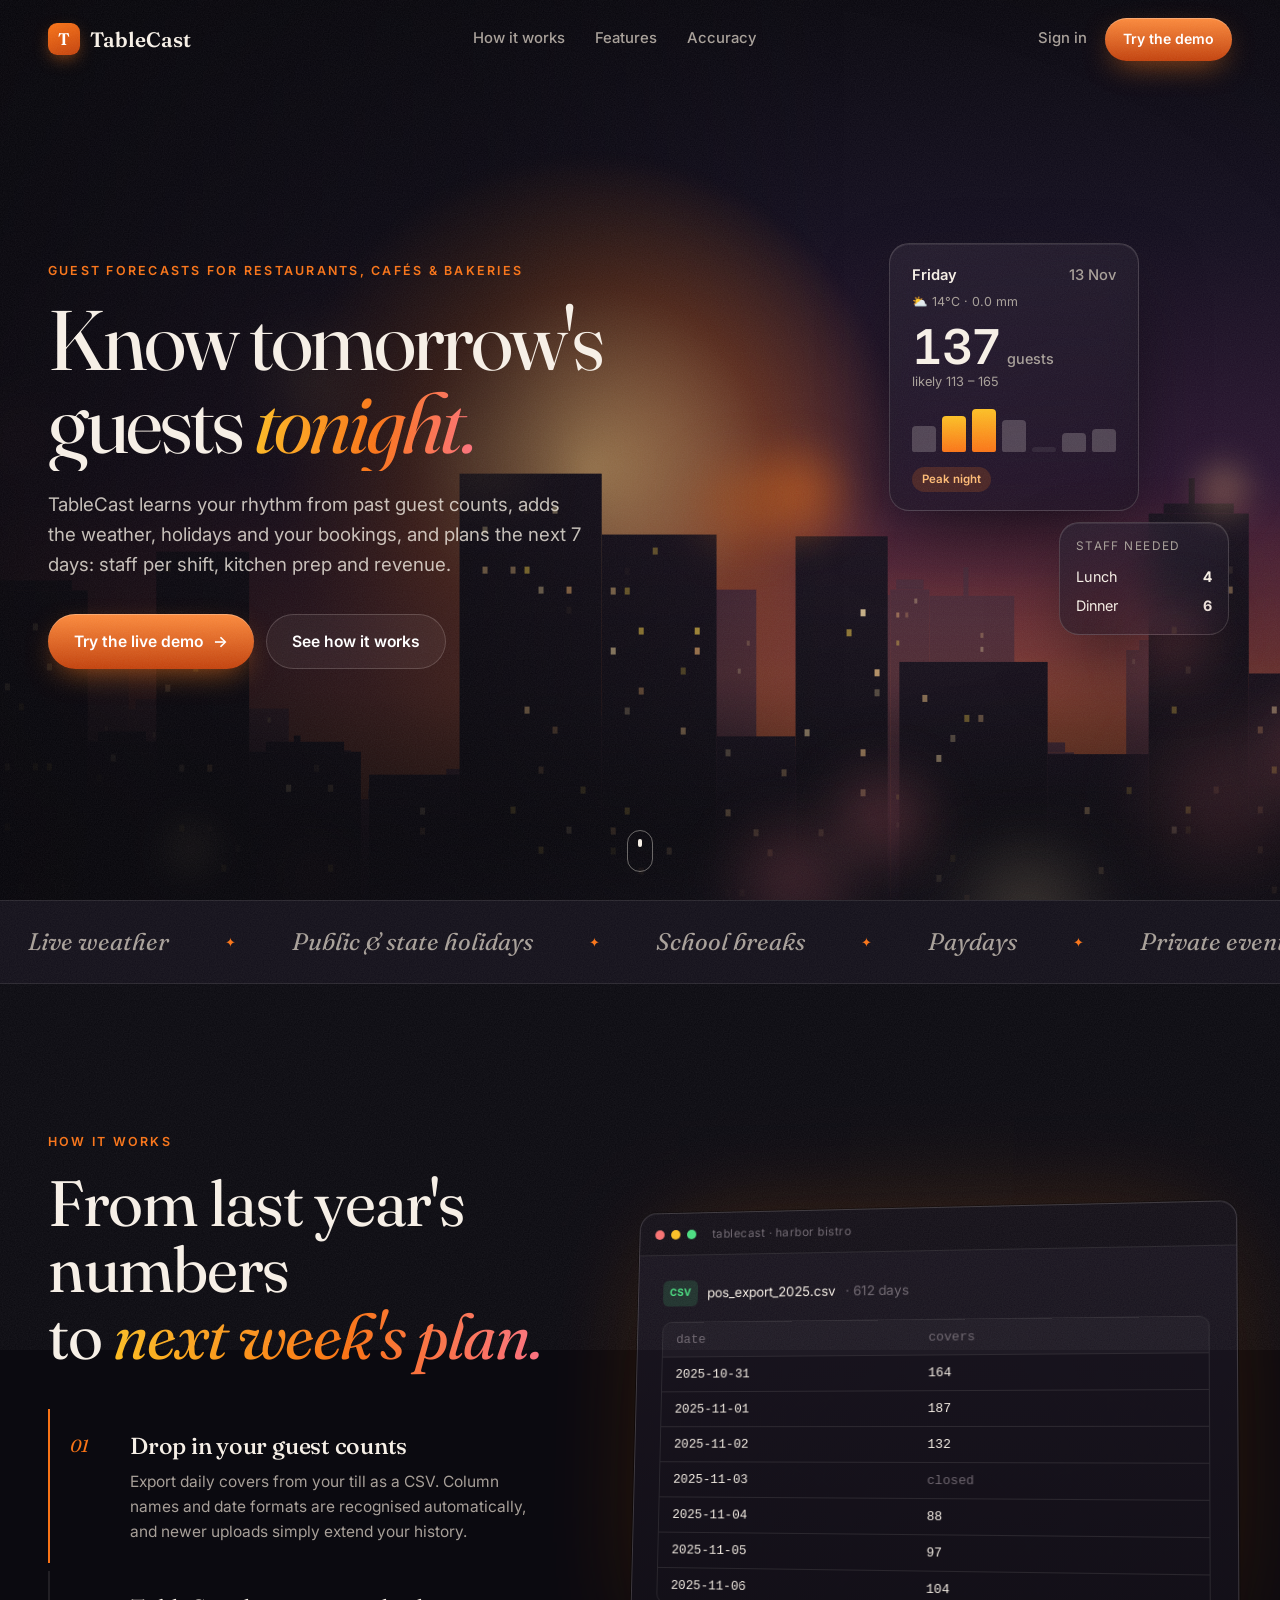
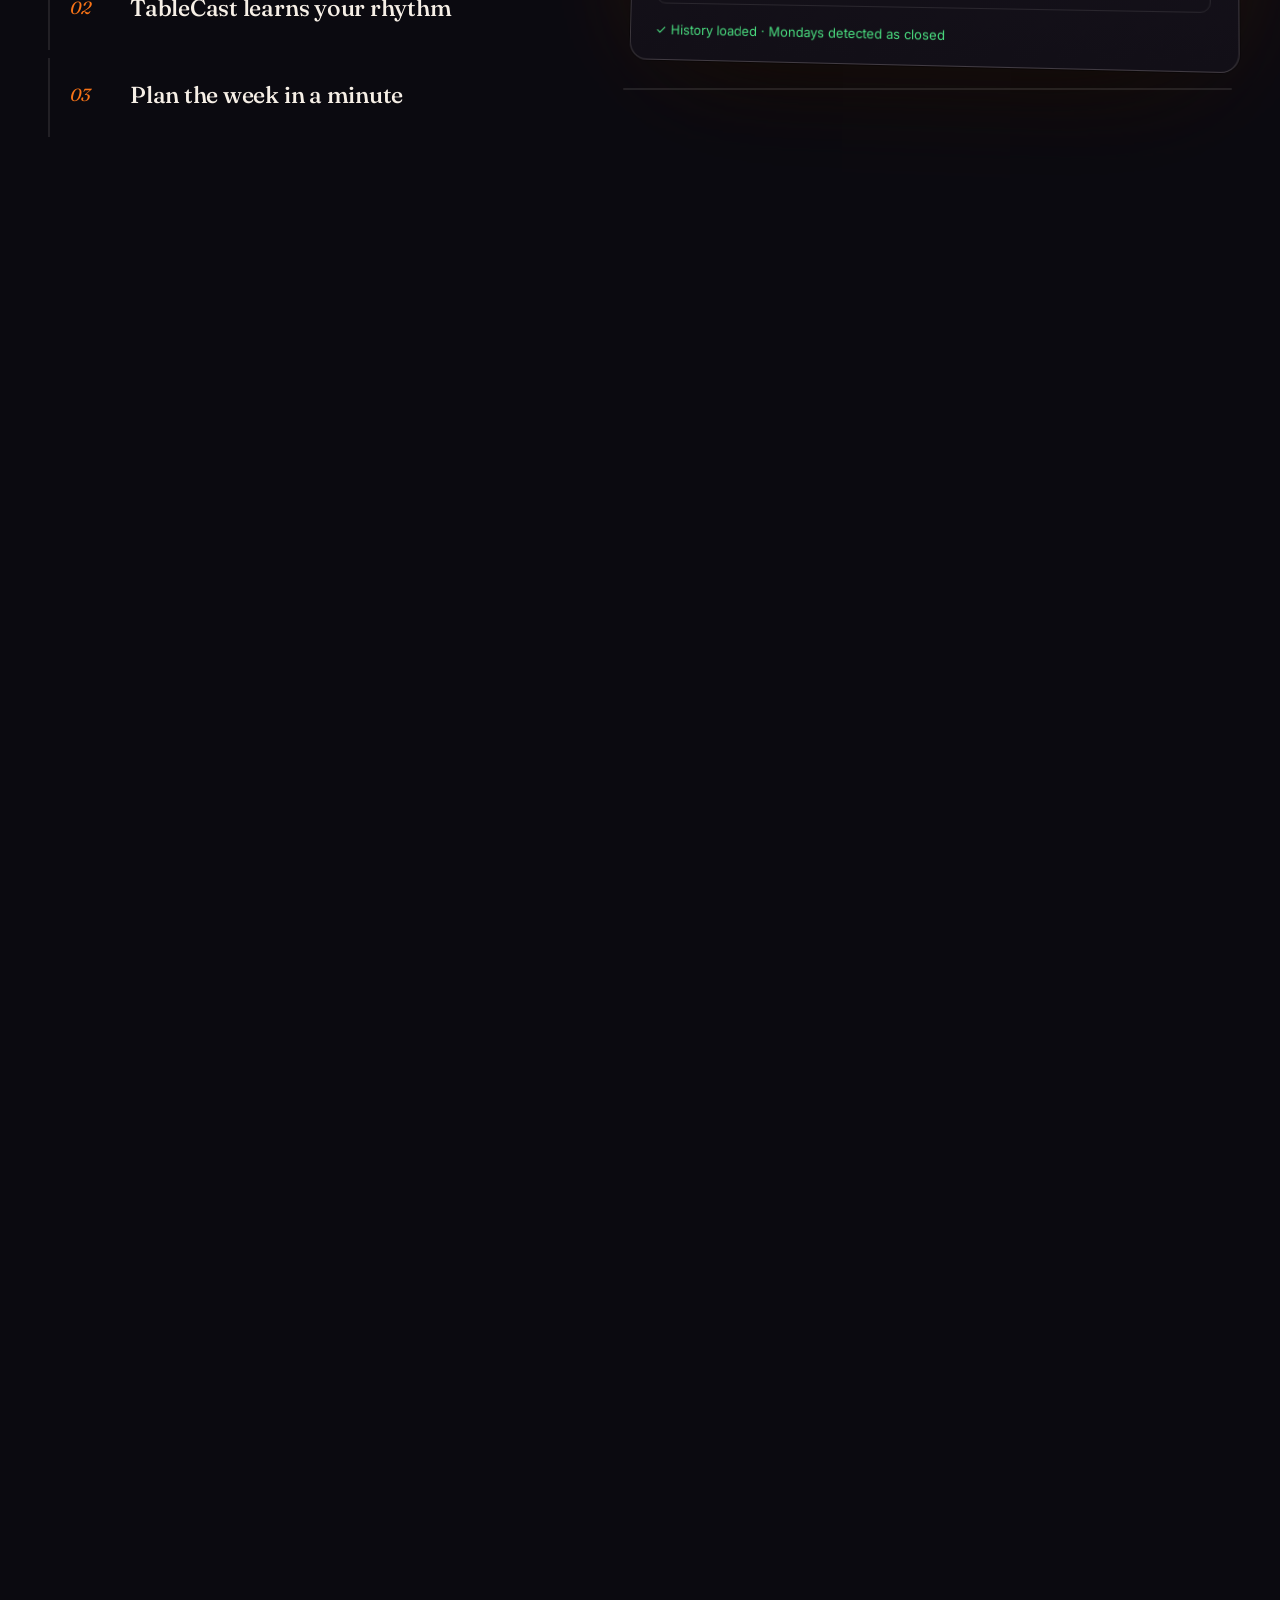
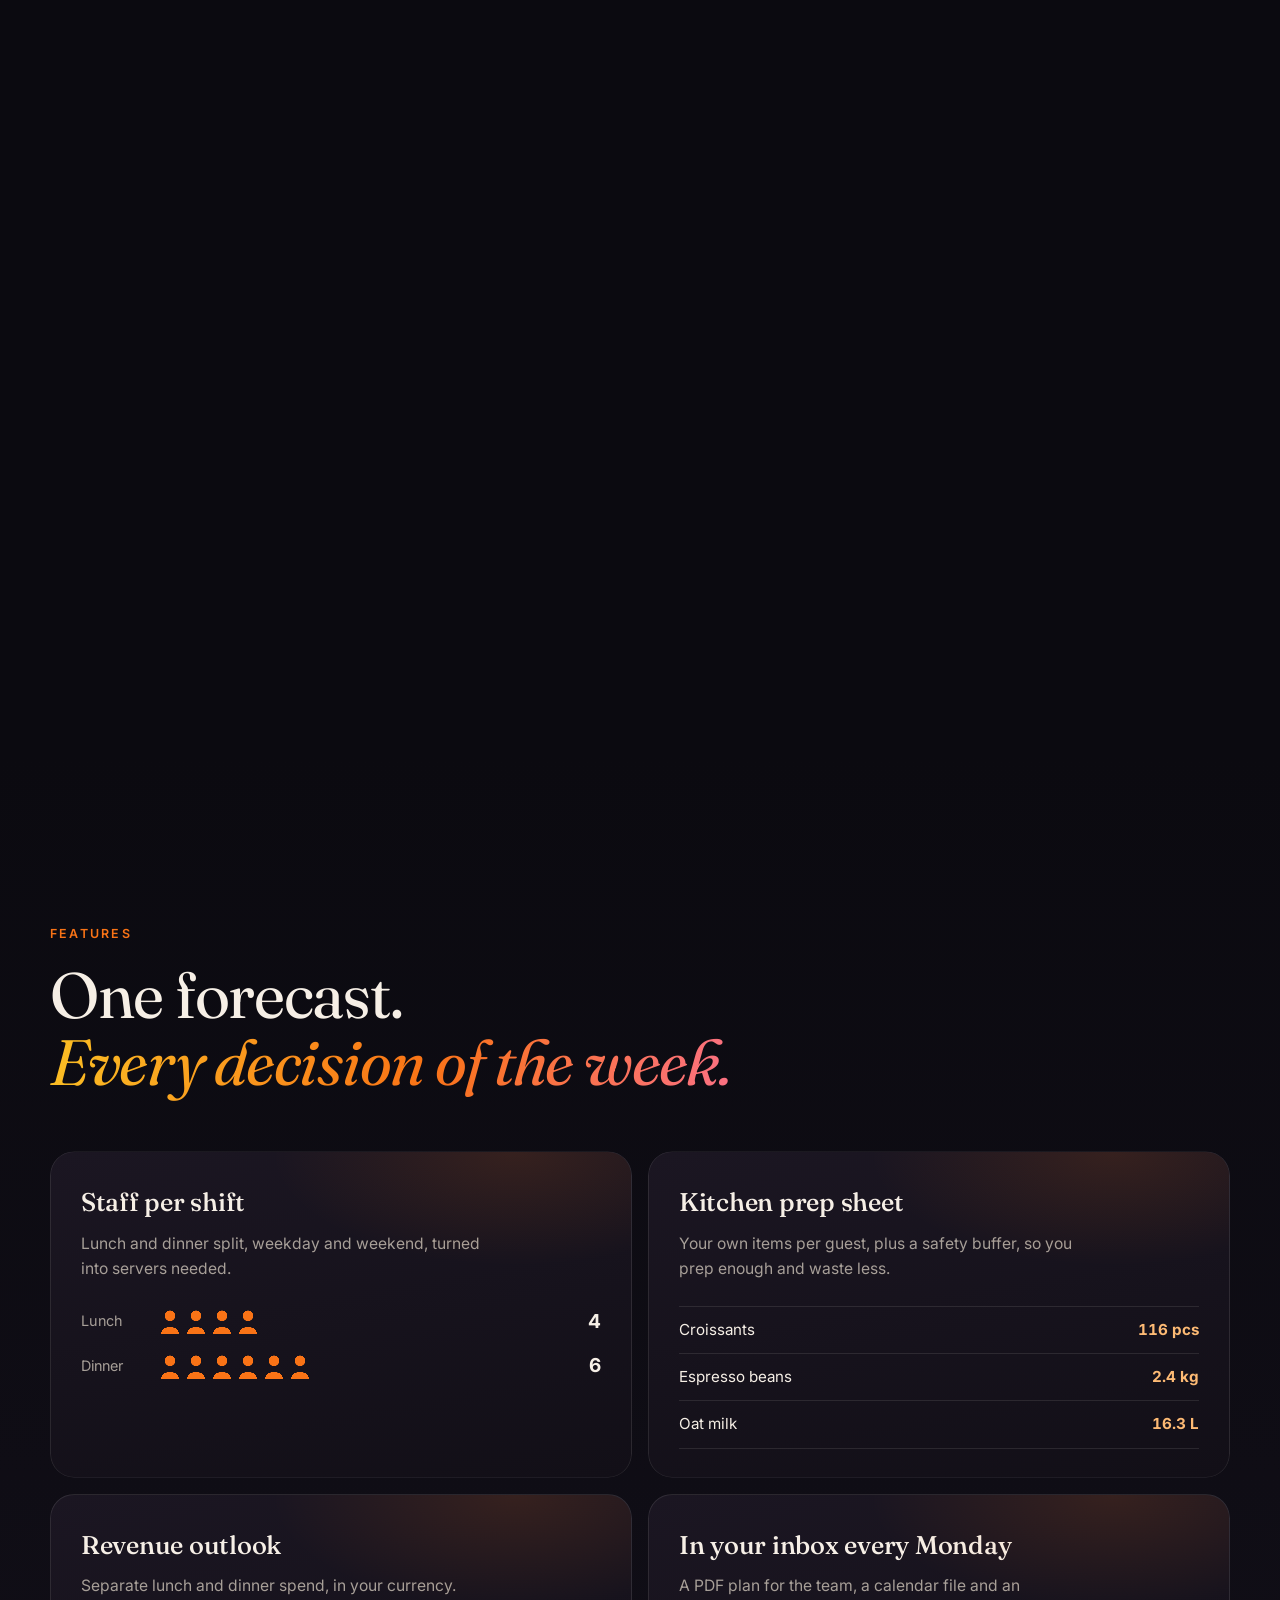
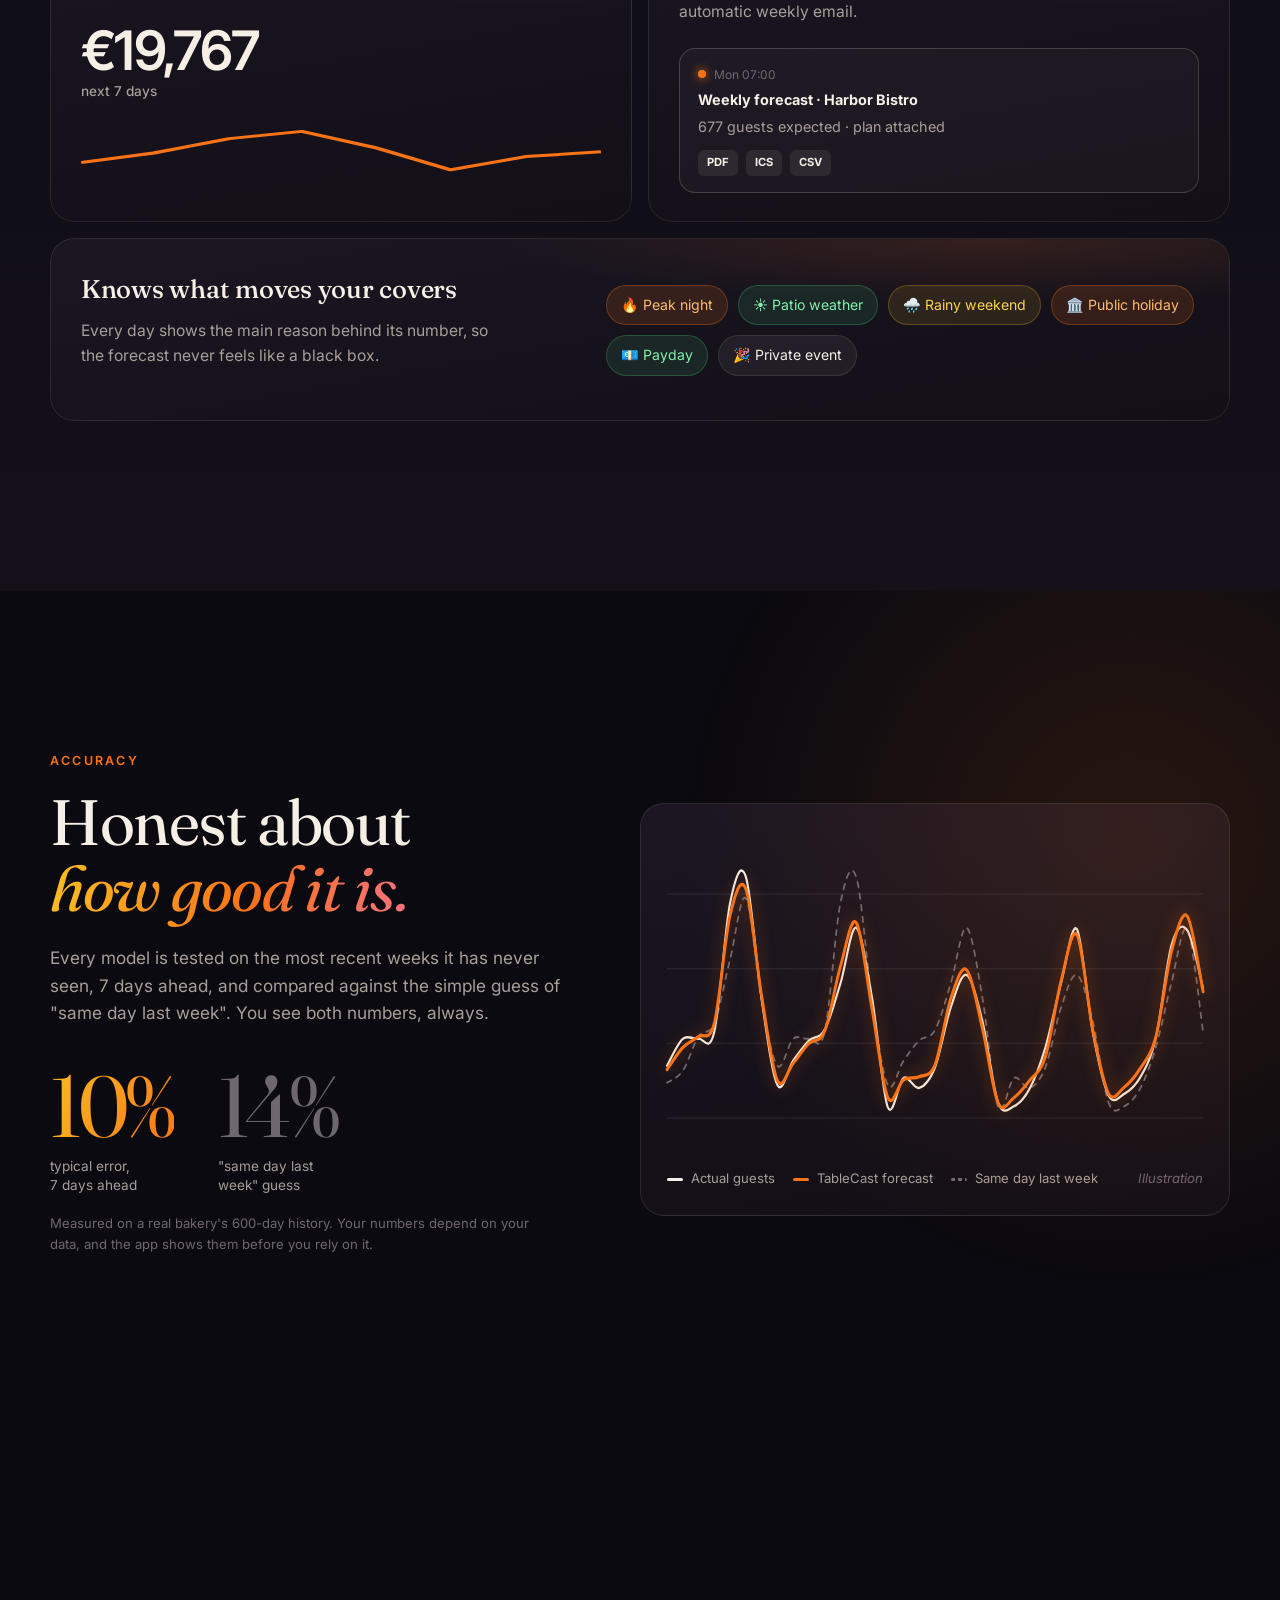
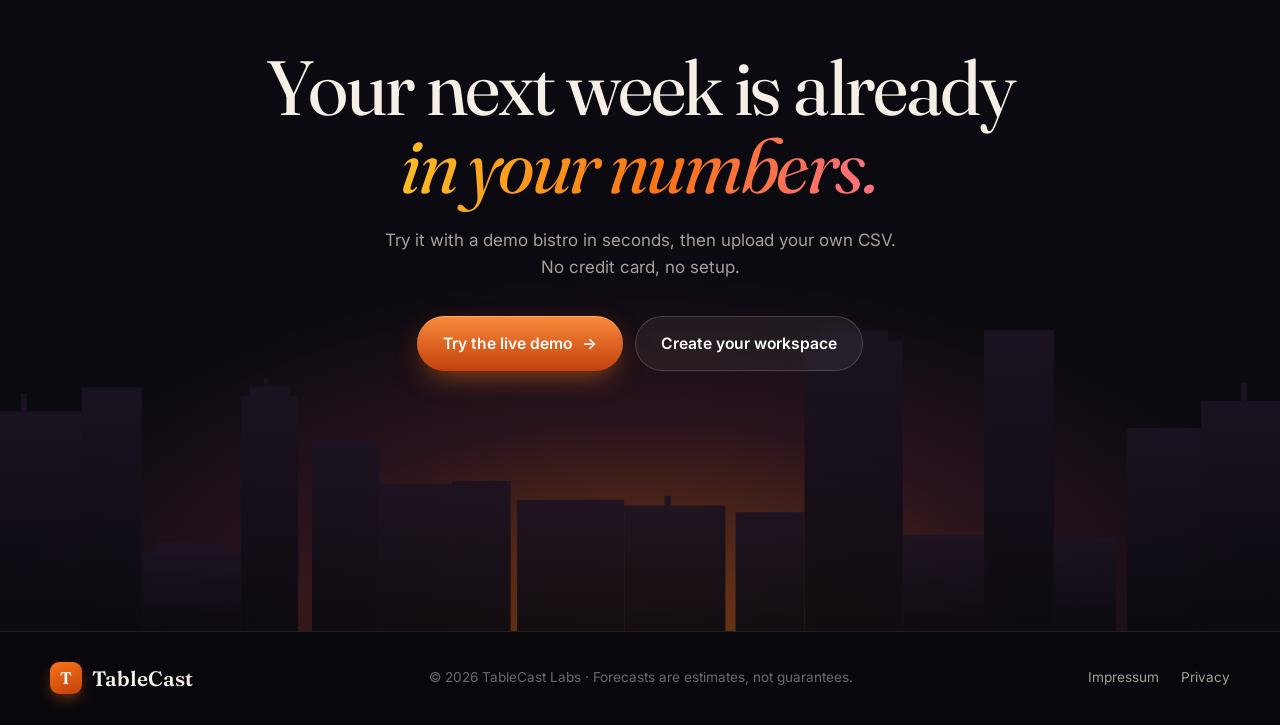
==== commit 62ef03cc: "Point website buttons at the live TableCast app The "Try the demo" / "Sign in" buttons used a placeh" ====
--- a/website/index.html
+++ b/website/index.html
@@ -20,7 +20,7 @@
   </style></noscript>
   <script>
     /* Where every "Try the demo" / "Sign in" button points. Change this to your app's address. */
-    window.TABLECAST_APP_URL = "https://YOUR-APP-NAME.streamlit.app";
+    window.TABLECAST_APP_URL = "https://tablecastanalytics-5xhyep6wrgmbsqxlxm5mks.streamlit.app/";
   </script>
 </head>
 <body>
@@ -34,8 +34,8 @@
       <a href="#accuracy">Accuracy</a>
     </nav>
     <div class="nav-cta">
-      <a class="nav-signin" data-app-link>Sign in</a>
-      <a class="btn btn-small" data-app-link>Try the demo</a>
+      <a class="nav-signin" data-app-link href="https://tablecastanalytics-5xhyep6wrgmbsqxlxm5mks.streamlit.app/">Sign in</a>
+      <a class="btn btn-small" data-app-link href="https://tablecastanalytics-5xhyep6wrgmbsqxlxm5mks.streamlit.app/">Try the demo</a>
     </div>
   </header>
 
@@ -86,7 +86,7 @@
           and plans the next 7 days: staff per shift, kitchen prep and revenue.
         </p>
         <div class="hero-ctas intro" style="--i:4">
-          <a class="btn" data-app-link>Try the live demo <span aria-hidden="true">→</span></a>
+          <a class="btn" data-app-link href="https://tablecastanalytics-5xhyep6wrgmbsqxlxm5mks.streamlit.app/">Try the live demo <span aria-hidden="true">→</span></a>
           <a class="btn btn-ghost" href="#how">See how it works</a>
         </div>
       </div>
@@ -285,8 +285,8 @@
         <h2 class="finale-title reveal">Your next week is already<br><em>in your numbers.</em></h2>
         <p class="reveal">Try it with a demo bistro in seconds, then upload your own CSV. No credit card, no setup.</p>
         <div class="hero-ctas reveal">
-          <a class="btn" data-app-link>Try the live demo <span aria-hidden="true">→</span></a>
-          <a class="btn btn-ghost" data-app-link>Create your workspace</a>
+          <a class="btn" data-app-link href="https://tablecastanalytics-5xhyep6wrgmbsqxlxm5mks.streamlit.app/">Try the live demo <span aria-hidden="true">→</span></a>
+          <a class="btn btn-ghost" data-app-link href="https://tablecastanalytics-5xhyep6wrgmbsqxlxm5mks.streamlit.app/">Create your workspace</a>
         </div>
       </div>
     </section>
